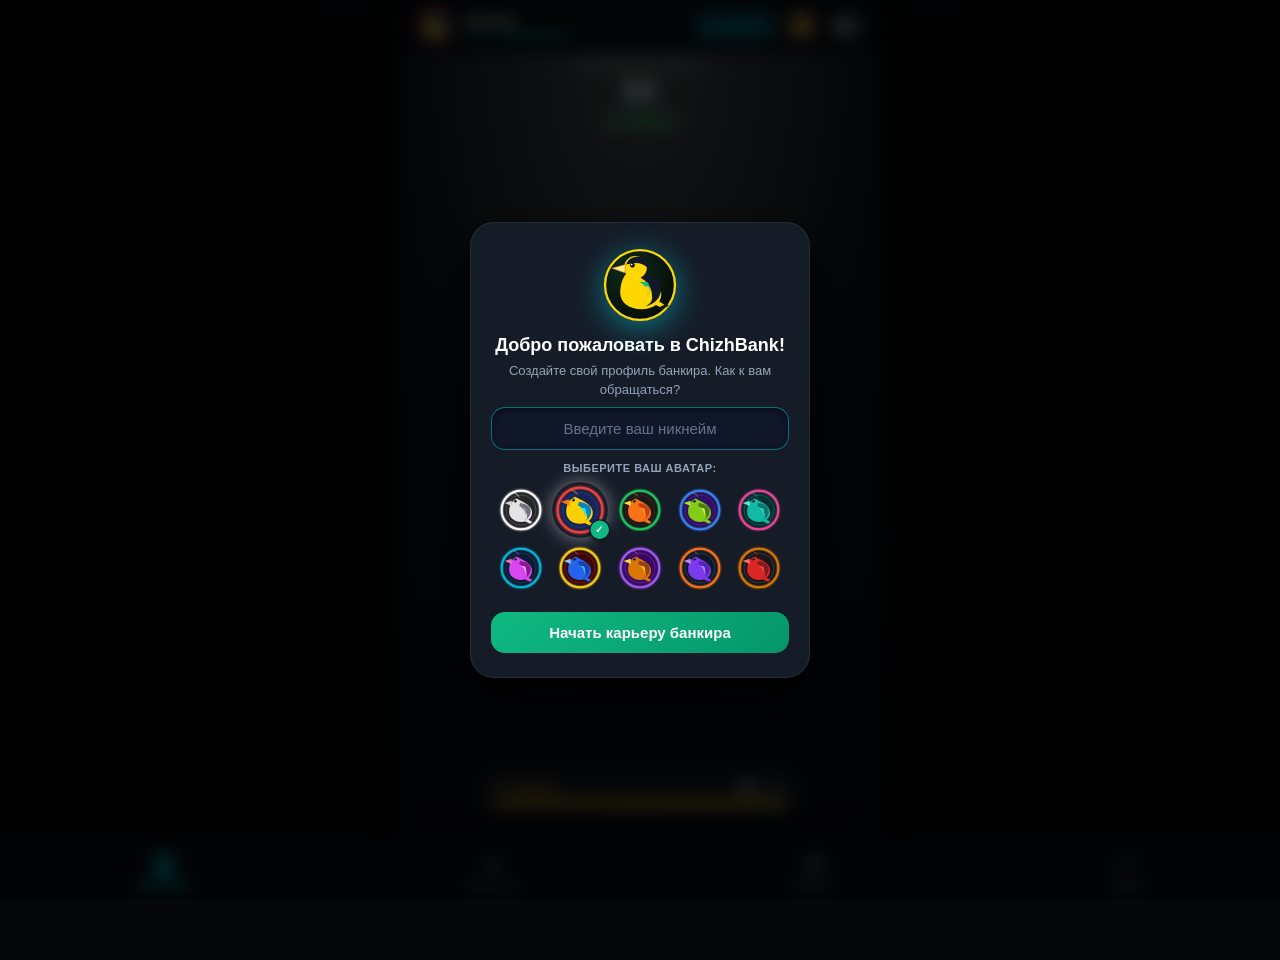
==== index.html @ 936f4e77 "Add files via upload" ====
<!DOCTYPE html>
<html lang="ru">
<head>
  <meta charset="UTF-8">
  <meta name="viewport" content="width=device-width, initial-scale=1.0, maximum-scale=1.0, user-scalable=no, viewport-fit=cover">
  <title>Банкомат: Кэш-Магнат</title>
  
  <!-- Telegram Web App SDK -->
  <script src="https://telegram.org/js/telegram-web-app.js"></script>
  
  <script>
    // Публичный адрес бэкенда Cloudflare Workers + D1 Database
    window.CHIZHBANK_CLOUD_URL = "https://chizhbank-api.alex-khudoley20064.workers.dev";
  </script>
  
  <link rel="stylesheet" href="style.css?v=14">
</head>
<body>
  <!-- Контейнер эффектов поверх экрана (купюры, клики, конфетти) -->
  <canvas id="particleCanvas"></canvas>

  <div id="app">
    <!-- Всплывающий интерактивный PIN-пад для мобильных устройств -->
    <div id="pinPadModal" class="pin-modal-overlay hidden">
      <div class="pin-sheet-pad">
        <div class="pin-sheet-header">
          <div class="pin-sheet-title">
            <span class="pin-shield-ico" id="pinShieldIco"></span>
            <span>СЕКРЕТНЫЙ КОД: <b id="pinTargetCode" class="pin-code-highlight">7-7-7-7</b></span>
          </div>
          <div class="pin-timer-badge">
            <span id="pinTimerDisplay">7.0с</span>
          </div>
        </div>

        <div class="pin-timer-track">
          <div class="pin-timer-progress" id="pinTimerProgress" style="width: 100%;"></div>
        </div>

        <div class="pin-sheet-dots" id="pinSheetDots">
          <span class="pin-sheet-dot"></span>
          <span class="pin-sheet-dot"></span>
          <span class="pin-sheet-dot"></span>
          <span class="pin-sheet-dot"></span>
        </div>

        <div class="pin-sheet-grid">
          <button class="sheet-key" data-key="1">1</button>
          <button class="sheet-key" data-key="2">2</button>
          <button class="sheet-key" data-key="3">3</button>
          <button class="sheet-key" data-key="4">4</button>
          <button class="sheet-key" data-key="5">5</button>
          <button class="sheet-key" data-key="6">6</button>
          <button class="sheet-key" data-key="7">7</button>
          <button class="sheet-key" data-key="8">8</button>
          <button class="sheet-key" data-key="9">9</button>
          <button class="sheet-key cancel" data-key="cancel" id="sheetKeyCancel">
            <span class="key-inner-ico" id="sheetKeyCancelIco"></span>
          </button>
          <button class="sheet-key" data-key="0">0</button>
          <button class="sheet-key ok" data-key="ok" id="sheetKeyOk">
            <span class="key-inner-ico" id="sheetKeyOkIco"></span>
          </button>
        </div>
      </div>
    </div>

    <!-- Шапка профиля -->
    <header class="top-bar">
      <div class="user-profile">
        <div class="avatar" id="userAvatar">
          <!-- Векторная иконка пользователя -->
        </div>
        <div class="user-meta">
          <div class="username" id="userName">Банкир</div>
          <div class="user-tier" id="userTier">Ур. 1 • Американский ATM 90-х</div>
        </div>
      </div>
      <div class="top-actions" style="display: flex; align-items: center; gap: 8px;">
        <button id="openGalleryBtn" class="top-gallery-pill" title="Музей всех банкоматов">
          <span class="pill-ico" id="galleryPillIco"></span>
          <span class="pill-lbl">Музей</span>
        </button>
        <button id="themeToggleBtn" class="icon-btn" title="Сменить День/Ночь"></button>
        <button id="soundToggleBtn" class="icon-btn" title="Включить/выключить звук"></button>
      </div>
    </header>

    <!-- Секция баланса -->
    <section class="balance-section">
      <div class="balance-label">БАЛАНС НА СЧЕТУ</div>
      <div class="balance-amount" id="balanceDisplay">$0</div>
      <div class="income-rate">
        <span class="rate-icon" id="rateIcon"></span>
        <span id="incomeRateDisplay">+$0/сек</span>
      </div>
    </section>

    <!-- ОСНОВНОЙ ЭКРАН (ТАПАЛКА) -->
    <main id="mainScreen" class="tab-content active">
      <!-- Ночной фонарь, мягко освещающий банкомат сверху -->
      <div class="night-lantern-spotlight" id="nightLantern"></div>

      <!-- Термопринтер чеков банкомата -->
      <div id="receiptContainer" class="receipt-printer-wrap hidden"></div>

      <!-- Баннер бонуса/сбоя системы с выезжающей анимацией и бегущей строкой в цвет текущего банкомата -->
      <div id="frenzyBanner" class="frenzy-banner hidden">
        <div class="frenzy-ticker-wrap">
          <div class="frenzy-ticker-track">
            <span class="frenzy-chunk"><span class="frenzy-flash-slot"></span> СБОЙ БАНКОМАТА! ТАП x3 • БЕЗЛИМИТНАЯ ЭНЕРГИЯ! <span class="frenzy-flash-slot"></span></span>
            <span class="frenzy-chunk"><span class="frenzy-flash-slot"></span> СБОЙ БАНКОМАТА! ТАП x3 • БЕЗЛИМИТНАЯ ЭНЕРГИЯ! <span class="frenzy-flash-slot"></span></span>
            <span class="frenzy-chunk"><span class="frenzy-flash-slot"></span> СБОЙ БАНКОМАТА! ТАП x3 • БЕЗЛИМИТНАЯ ЭНЕРГИЯ! <span class="frenzy-flash-slot"></span></span>
          </div>
        </div>
      </div>

      <!-- Контейнер аутентичного банкомата -->
      <div class="atm-container">
        <!-- Индикатор комбо в виде подсвеченного лотка банкомата -->
        <div class="combo-badge" id="comboBadge">
          <span class="combo-icon-slot" id="comboIconSlot"></span>
          <span class="combo-tray-slit"></span>
          <span class="combo-display-text" id="comboDisplayText">x1.0 КОМБО</span>
        </div>

        <!-- Интерактивная модель банкомата (генерируется динамически) -->
        <div class="atm-interactive-wrapper" id="atmWrapper">
          <!-- Содержимое банкомата рендерится через atm-models.js -->
        </div>
      </div>

      <!-- Панель энергии -->
      <div class="energy-panel">
        <div class="energy-info">
          <span class="energy-label">
            <span class="icon-svg-wrapper" id="energyIcon"></span>
            <span>Энергия</span>
          </span>
          <span class="energy-values"><b id="currentEnergy">1000</b> / <span id="maxEnergy">1000</span></span>
        </div>
        <div class="energy-bar-bg">
          <div class="energy-bar-fill" id="energyBarFill" style="width: 100%;"></div>
        </div>
      </div>
    </main>

    <!-- ВКЛАДКА: УЛУЧШЕНИЯ (ПРОКАЧКА ТАПА) -->
    <section id="upgradesScreen" class="tab-content">
      <div class="screen-title">
        <h2>Прокачка Банкомата</h2>
        <p>Увеличьте мощность каждого нажатия и энергоёмкость</p>
      </div>
      <div class="cards-list" id="upgradesList">
        <!-- Генерируется динамически через game.js c векторными иконками -->
      </div>
    </section>

    <!-- ВКЛАДКА: БИЗНЕС (ПАССИВНЫЙ ДОХОД) -->
    <section id="businessScreen" class="tab-content">
      <div class="screen-title">
        <h2>Банковская Сеть</h2>
        <p>Пассивный доход даже когда игра закрыта</p>
      </div>
      <div class="cards-list" id="businessList">
        <!-- Генерируется динамически через game.js с векторными иконками -->
      </div>
    </section>

    <!-- ВКЛАДКА: СТАТИСТИКА -->
    <section id="statsScreen" class="tab-content">
      <div class="screen-title">
        <h2>Профиль и Инфо</h2>
        <p>Ваши личные данные и финансовые достижения</p>
      </div>

      <!-- Карточка смены ника -->
      <div class="stats-card profile-card" style="margin-bottom: 12px;">
        <div class="profile-header-row">
          <div class="profile-avatar-box" id="profileStatsAvatar"></div>
          <div class="profile-meta-info">
            <span class="profile-meta-title">ПРОФИЛЬ БАНКИРА</span>
            <div class="profile-meta-name" id="currentNicknameDisplay">Банкир</div>
          </div>
        </div>
        <div class="nickname-edit-group">
          <input type="text" id="changeNicknameInput" class="nickname-input" placeholder="Новый никнейм" maxlength="15" autocomplete="off" />
          <button id="saveNewNicknameBtn" class="btn-save-nick">Сменить</button>
        </div>
        <div id="nickChangeSuccessMsg" class="nick-success-tag hidden">✓ Никнейм успешно сохранен!</div>
      </div>

      <!-- КНОПКА ПОДЕЛИТЬСЯ УСПЕХОМ В TELEGRAM -->
      <div style="margin-bottom: 12px;">
        <button id="shareResultBtn" class="btn-share-telegram">
          <svg viewBox="0 0 24 24" width="18" height="18" fill="none" stroke="currentColor" stroke-width="2.2" stroke-linecap="round" stroke-linejoin="round">
            <line x1="22" y1="2" x2="11" y2="13"/>
            <polygon points="22 2 15 22 11 13 2 9 22 2" fill="currentColor"/>
          </svg>
          <span>Поделиться успехом (@lekkzhubBot)</span>
        </button>
      </div>

      <!-- ВЫБОР АВАТАРА БАНКИРА (10 НЕОНОВЫХ ЧИЖЕЙ) -->
      <div class="stats-card avatar-selection-card" style="margin-bottom: 12px;">
        <div style="font-size: 13px; font-weight: 900; color: #fff; margin-bottom: 4px;">Аватар Банкира</div>
        <div style="font-size: 10px; color: #94a3b8; margin-bottom: 8px;">Нажмите на чижа, чтобы сменить аватар профиля:</div>
        <div class="avatar-select-grid" id="profileAvatarGrid">
          <!-- 10 коллекционных аватаров -->
        </div>
      </div>

      <!-- КАРЬЕРА И РАНГ БАНКИРА -->
      <div class="career-rank-card" id="careerCard">
        <div class="career-header-row">
          <span class="career-title">Карьерный Ранг</span>
          <span class="career-current-badge" id="currentRankBadge">Студент с картой</span>
        </div>
        <div class="career-bonus-tag" id="currentRankBonus">Бонус ко всем доходам: +0%</div>
        <div class="career-progress-track">
          <div class="career-progress-fill" id="careerProgressFill" style="width: 0%;"></div>
        </div>
        <div style="display: flex; justify-content: space-between; font-size: 9.5px; color: #94a3b8; margin-top: 4px;">
          <span id="careerProgressCurrent">$0</span>
          <span id="careerProgressNext">Следующий: Стажёр ($1,000)</span>
        </div>
      </div>

      <!-- БАННЕР ВЫХОДА НА IPO (ПРЕСТИЖ) -->
      <div class="ipo-banner-card" id="ipoBannerCard">
        <div class="ipo-banner-title">
          <span class="ipo-title-ico-slot" id="ipoTitleIco"></span>
          <span>Выход ChizhBank на Биржу (IPO)</span>
        </div>
        <div class="ipo-banner-sub">Разместите акции вашего банка на Уолл-стрит! Получайте Золотые Акции Чижа и вечный глобальный множитель x2 ко всему доходу!</div>
        <div style="margin-bottom: 10px;">
          <span class="shares-active-badge" id="activeSharesBadge">Золотые Акции: 0 шт (x1.0)</span>
        </div>
        <button id="openIpoModalBtn" class="btn-ipo-trigger">Выйти на IPO ($1 млрд)</button>
      </div>

      <!-- КАСТОМИЗАЦИЯ СКИНОК КУПЮР (СВОРАЧИВАЕМАЯ ВКЛАДКА) -->
      <div class="stats-card accordion-card" id="accordionSkins">
        <div class="accordion-header" role="button" tabindex="0">
          <div class="accordion-header-left">
            <span class="accordion-ico-box" id="skinsHeaderIco"></span>
            <div>
              <div class="accordion-title">Скины банкнот тапа</div>
              <small class="accordion-subtitle" id="activeSkinLabel">Классический зеленый</small>
            </div>
          </div>
          <div class="accordion-chevron" id="chevronSkins"></div>
        </div>
        <div class="accordion-content">
          <div class="bill-skins-grid" id="billSkinsGrid">
            <!-- Генерируется через game.js -->
          </div>
        </div>
      </div>

      <!-- СИСТЕМА АЧИВОК (СВОРАЧИВАЕМАЯ ВКЛАДКА) -->
      <div class="stats-card accordion-card" id="accordionAchievements">
        <div class="accordion-header" role="button" tabindex="0">
          <div class="accordion-header-left">
            <span class="accordion-ico-box" id="achieveHeaderIco">
              <svg viewBox="0 0 24 24" width="100%" height="100%" fill="none" xmlns="http://www.w3.org/2000/svg">
                <defs>
                  <linearGradient id="trophyGoldGradHtml" x1="0%" y1="0%" x2="100%" y2="100%">
                    <stop offset="0%" stop-color="#fde047"/>
                    <stop offset="50%" stop-color="#eab308"/>
                    <stop offset="100%" stop-color="#ca8a04"/>
                  </linearGradient>
                  <linearGradient id="trophyBaseGradHtml" x1="0%" y1="0%" x2="100%" y2="100%">
                    <stop offset="0%" stop-color="#eab308"/>
                    <stop offset="100%" stop-color="#854d0e"/>
                  </linearGradient>
                </defs>
                <path d="M4 6C4 8.5 5.5 10.5 7.5 11" stroke="#facc15" stroke-width="2" stroke-linecap="round"/>
                <path d="M20 6C20 8.5 18.5 10.5 16.5 11" stroke="#facc15" stroke-width="2" stroke-linecap="round"/>
                <path d="M6 4H18V10C18 13.3137 15.3137 16 12 16C8.68629 16 6 13.3137 6 10V4Z" fill="url(#trophyGoldGradHtml)" stroke="#fef08a" stroke-width="1"/>
                <polygon points="12,7 13,9.5 15.5,9.5 13.5,11.2 14.2,13.5 12,12 9.8,13.5 10.5,11.2 8.5,9.5 11,9.5" fill="#ffffff" opacity="0.95"/>
                <path d="M10.5 16H13.5V18.5H10.5V16Z" fill="#b45309"/>
                <path d="M7 19H17C17.5523 19 18 19.4477 18 20V21H6V20C6 19.4477 6.44772 19 7 19Z" fill="url(#trophyBaseGradHtml)" stroke="#fef08a" stroke-width="0.8"/>
              </svg>
            </span>
            <div>
              <div class="accordion-title">Достижения ChizhBank</div>
              <small class="accordion-subtitle" id="achieveUnlockedCount">0 из 7 разблокировано</small>
            </div>
          </div>
          <div class="accordion-chevron" id="chevronAchievements"></div>
        </div>
        <div class="accordion-content">
          <div class="achieve-list" id="achievementsList">
            <!-- Генерируется через game.js -->
          </div>
        </div>
      </div>

      <!-- СТАТИСТИКА (СВОРАЧИВАЕМАЯ ВКЛАДКА) -->
      <div class="stats-card accordion-card" id="accordionStats">
        <div class="accordion-header" role="button" tabindex="0">
          <div class="accordion-header-left">
            <span class="accordion-ico-box" id="statsHeaderIco">
              <svg viewBox="0 0 24 24" width="100%" height="100%" fill="none" xmlns="http://www.w3.org/2000/svg">
                <defs>
                  <linearGradient id="statBarGradHtml1" x1="0%" y1="0%" x2="0%" y2="100%">
                    <stop offset="0%" stop-color="#38bdf8"/>
                    <stop offset="100%" stop-color="#0284c7"/>
                  </linearGradient>
                  <linearGradient id="statBarGradHtml2" x1="0%" y1="0%" x2="0%" y2="100%">
                    <stop offset="0%" stop-color="#34d399"/>
                    <stop offset="100%" stop-color="#059669"/>
                  </linearGradient>
                  <linearGradient id="statBarGradHtml3" x1="0%" y1="0%" x2="0%" y2="100%">
                    <stop offset="0%" stop-color="#a855f7"/>
                    <stop offset="100%" stop-color="#7e22ce"/>
                  </linearGradient>
                </defs>
                <line x1="3" y1="20" x2="21" y2="20" stroke="#64748b" stroke-width="1.8" stroke-linecap="round"/>
                <rect x="4" y="13" width="3.5" height="7" rx="1" fill="url(#statBarGradHtml1)"/>
                <rect x="10.25" y="8" width="3.5" height="12" rx="1" fill="url(#statBarGradHtml2)"/>
                <rect x="16.5" y="4" width="3.5" height="16" rx="1" fill="url(#statBarGradHtml3)"/>
                <path d="M4 11L10.5 6L14 8.5L20 3M20 3H16M20 3V7" stroke="#22c55e" stroke-width="2" stroke-linecap="round" stroke-linejoin="round"/>
              </svg>
            </span>
            <div>
              <div class="accordion-title">Финансовая статистика</div>
              <small class="accordion-subtitle">Показатели банка и прогресс</small>
            </div>
          </div>
          <div class="accordion-chevron" id="chevronStats"></div>
        </div>
        <div class="accordion-content">
          <div class="stat-row">
            <span>Всего заработано кэша:</span>
            <b id="statTotalEarned">$0</b>
          </div>
          <div class="stat-row">
            <span>Всего нажатий по банкомату:</span>
            <b id="statTotalClicks">0</b>
          </div>
          <div class="stat-row">
            <span>Поймано Золотых Карт:</span>
            <b id="statCardsCaught">0</b>
          </div>
          <div class="stat-row">
            <span>Активировано сбоев (Джепотов):</span>
            <b id="statFrenzies">0</b>
          </div>
          <div class="stat-row">
            <span>Текущее поколение банкомата:</span>
            <b id="statAtmTier">Ур. 1</b>
          </div>
        </div>
      </div>

      <!-- АНГАР ПОКОЛЕНИЙ БАНКОМАТОВ (СВОРАЧИВАЕМАЯ ВКЛАДКА) -->
      <div class="stats-card accordion-card atm-hangar-card" id="accordionHangar">
        <div class="accordion-header" role="button" tabindex="0">
          <div class="accordion-header-left">
            <span class="hangar-ico" id="hangarIco"></span>
            <div>
              <div class="accordion-title">Ангар банкоматов</div>
              <small class="accordion-subtitle">Выбор открытых поколений сети</small>
            </div>
          </div>
          <div class="accordion-chevron" id="chevronHangar"></div>
        </div>
        <div class="accordion-content">
          <div class="hangar-tiers-list" id="hangarTiersList">
            <!-- Генерируется через game.js -->
          </div>
        </div>
      </div>

      <!-- КАРТОЧКА ТОП-10 БАНКИРОВ (СВОРАЧИВАЕМАЯ ВКЛАДКА) -->
      <div class="stats-card accordion-card leaderboard-card" id="accordionLeaderboard">
        <div class="accordion-header" role="button" tabindex="0">
          <div class="accordion-header-left">
            <span class="lb-trophy-icon" id="lbTrophyIco"></span>
            <div>
              <div class="accordion-title">Топ 10 Банкиров ChizhBank</div>
              <small class="accordion-subtitle">Мировой рейтинг капитала</small>
            </div>
          </div>
          <div class="accordion-chevron" id="chevronLeaderboard"></div>
        </div>
        <div class="accordion-content">
          <div class="leaderboard-list" id="leaderboardList">
            <!-- Генерируется динамически через game.js -->
          </div>
        </div>
      </div>
        </div>
      </div>

      <div class="reset-section" style="display: flex; gap: 10px; justify-content: center; flex-wrap: wrap;">
        <button id="shareResultBottomBtn" class="btn-share-telegram" style="max-width: 250px;">
          <svg viewBox="0 0 24 24" width="18" height="18" fill="none" stroke="currentColor" stroke-width="2.2" stroke-linecap="round" stroke-linejoin="round">
            <line x1="22" y1="2" x2="11" y2="13"/>
            <polygon points="22 2 15 22 11 13 2 9 22 2" fill="currentColor"/>
          </svg>
          <span>Поделиться успехом</span>
        </button>
        <button id="resetDataBtn" class="btn-danger">Сбросить прогресс</button>
      </div>
    </section>

    <!-- Летающая банковская карта ChizhBank packet (Bronze, Silver, Gold, Diamond) -->
    <div id="flyingBonus" class="flying-bonus hidden">
      <div class="flying-card-wrapper" id="flyingCardWrapper">
        <!-- Генерируется динамически через game.js c точным SVG макетом карты -->
      </div>
    </div>

    <!-- Всплывающее уведомление о пойманной карте -->
    <div id="cardToastContainer" class="hidden"></div>

    <!-- Модальное окно Выхода на IPO (Биржа) -->
    <div id="ipoModal" class="modal-overlay hidden">
      <div class="modal-card ipo-modal-card">
        <div class="modal-icon" id="ipoModalIcon"></div>
        <h3 style="margin-top: 6px;">Выход ChizhBank на IPO!</h3>
        <p>Разместите акции вашей финансовой империи на Нью-Йоркской фондовой бирже.</p>
        <div style="background: rgba(0, 0, 0, 0.4); border-radius: 12px; padding: 12px; margin: 12px 0; border: 1.5px solid rgba(255, 215, 0, 0.3); text-align: left;">
          <div style="font-size: 13px; font-weight: 900; color: #ffd700;" id="ipoSharesGain">Вы получите: +1 Золотую Акцию Чижа</div>
          <div style="font-size: 11px; font-weight: 800; color: #00ff88; margin-top: 4px;" id="ipoNewMultiplier">Новый вечный множитель: x2.0 ко всему доходу</div>
          <div style="font-size: 9.5px; color: #94a3b8; margin-top: 6px; line-height: 1.3;">* Текущий баланс и бизнесы обнуляются для нового забега, но Золотые Акции останутся с вами навсегда!</div>
        </div>
        <div style="display: flex; gap: 8px;">
          <button id="cancelIpoBtn" style="flex: 1; padding: 10px; border-radius: 12px; background: #334155; color: #fff; font-weight: 900; border: none; cursor: pointer;">Отмена</button>
          <button id="confirmIpoBtn" class="btn-claim" style="flex: 1; margin: 0;">Провести IPO</button>
        </div>
      </div>
    </div>

    <!-- Модальное окно первого входа / ввод никнейма и выбор аватара -->
    <div id="nicknameModal" class="modal-overlay hidden">
      <div class="modal-card nickname-modal-card" style="max-height: 90vh; overflow-y: auto;">
        <div class="modal-chizh-hero" id="modalChizhHero"></div>
        <h3 style="margin-top: 6px;">Добро пожаловать в ChizhBank!</h3>
        <p style="margin-bottom: 8px;">Создайте свой профиль банкира. Как к вам обращаться?</p>
        <div class="nickname-form-row">
          <input type="text" id="initialNicknameInput" class="nickname-input" placeholder="Введите ваш никнейм" maxlength="15" autocomplete="off" />
        </div>
        <div style="margin: 12px 0 4px 0; font-size: 11px; font-weight: 800; color: #94a3b8; text-transform: uppercase; letter-spacing: 0.5px;">Выберите ваш аватар:</div>
        <div class="avatar-select-grid" id="initialAvatarGrid">
          <!-- 10 коллекционных неоновых аватаров чижа -->
        </div>
        <button id="saveInitialNicknameBtn" class="btn-claim" style="margin-top: 12px;">Начать карьеру банкира</button>
      </div>
    </div>

    <!-- Модальное окно офлайн дохода -->
    <div id="offlineModal" class="modal-overlay hidden">
      <div class="modal-card">
        <div class="modal-icon" id="modalIcon"></div>
        <h3>С возвращением!</h3>
        <p>Пока вас не было (офлайн-эффективность 20%), ваша сеть принесла:</p>
        <div class="offline-payout" id="offlinePayoutAmount">+$0</div>
        <button id="claimOfflineBtn" class="btn-claim">Забрать кэш</button>
      </div>
    </div>

    <!-- Модальное окно музея банкоматов (без перезагрузки страницы) -->
    <div id="galleryModal" class="modal-overlay hidden">
      <div class="modal-card gallery-modal-card">
        <div class="gallery-modal-header">
          <div class="gallery-modal-title-box">
            <h3><span class="modal-title-ico" id="modalGalleryTitleIco"></span>Музей банкоматов ChizhBank</h3>
            <p>Все 9 поколений банкоматов вашей финансовой империи</p>
          </div>
          <button id="closeGalleryModalBtn" class="modal-close-icon-btn" aria-label="Закрыть">✕</button>
        </div>
        <div class="gallery-modal-scroll" id="modalGalleryGrid">
          <!-- Генерируется скриптом на лету с интерактивными превью банкоматов -->
        </div>
        <div class="gallery-modal-footer">
          <button id="closeGalleryModalBottomBtn" class="btn-claim" style="margin: 0;">Закрыть музей</button>
        </div>
      </div>
    </div>

    <!-- Нижняя навигационная панель -->
    <nav class="bottom-nav">
      <button class="nav-tab active" data-tab="mainScreen">
        <span class="nav-icon" id="tabIconAtm"></span>
        <span class="nav-text">Банкомат</span>
      </button>
      <button class="nav-tab" data-tab="upgradesScreen">
        <span class="nav-icon" id="tabIconUpgrade"></span>
        <span class="nav-text">Прокачка</span>
      </button>
      <button class="nav-tab" data-tab="businessScreen">
        <span class="nav-icon" id="tabIconBusiness"></span>
        <span class="nav-text">Бизнес</span>
      </button>
      <button class="nav-tab" data-tab="statsScreen">
        <span class="nav-icon" id="tabIconStats"></span>
        <span class="nav-text">Инфо</span>
      </button>
    </nav>
  </div>

  <script src="icons.js?v=14"></script>
  <script src="atm-models.js?v=14"></script>
  <script src="game.js?v=14"></script>
</body>
</html>
---- style.css ----
/* ====================================================
   БАНКОМАТ: КЭШ-МАГНАТ — СТИЛИ CHIZHBANK
   Детализированный визуал фасадов, кнопок, экранов и фирменный логотип Чижа
   ==================================================== */

:root {
  --bg-gradient: radial-gradient(circle at 50% 15%, #141b27 0%, #06090f 100%);
  --surface-color: rgba(20, 26, 40, 0.88);
  --surface-border: rgba(255, 255, 255, 0.08);
  --primary-accent: #00f2fe;
  --secondary-accent: #4facfe;
  --gold-accent: #ffd700;
  --gold-gradient: linear-gradient(135deg, #ffe066 0%, #f59e0b 100%);
  --neon-green: #00ff88;
  --danger-color: #ff3366;
  --text-main: #f8fafc;
  --text-muted: #94a3b8;
  --font-family: -apple-system, BlinkMacSystemFont, 'Segoe UI', Roboto, Helvetica, Arial, sans-serif;
  --safe-bottom: env(safe-area-inset-bottom, 16px);
  --safe-top: env(safe-area-inset-top, 10px);
}

* {
  box-sizing: border-box;
  margin: 0;
  padding: 0;
  user-select: none;
  -webkit-user-select: none;
  -webkit-tap-highlight-color: transparent;
  touch-action: manipulation;
}

html, body {
  width: 100%;
  height: 100%;
  overflow: hidden;
  background: #05070a;
  font-family: var(--font-family);
  color: var(--text-main);
}

#particleCanvas {
  position: fixed;
  top: 0;
  left: 0;
  width: 100%;
  height: 100%;
  pointer-events: none;
  z-index: 100;
}

#app {
  display: flex;
  flex-direction: column;
  width: 100%;
  max-width: 480px;
  height: 100%;
  margin: 0 auto;
  background: var(--bg-gradient);
  position: relative;
  overflow: hidden;
  box-shadow: 0 0 60px rgba(0, 0, 0, 0.9);
}

.icon-svg-wrapper {
  display: inline-flex;
  align-items: center;
  justify-content: center;
  width: 22px;
  height: 22px;
  color: currentColor;
}
.icon-svg-wrapper svg {
  width: 100%;
  height: 100%;
}

/* ====================================================
   ШАПКА
   ==================================================== */
.top-bar {
  display: flex;
  align-items: center;
  justify-content: space-between;
  padding: calc(var(--safe-top) + 6px) 16px 6px 16px;
  background: rgba(10, 14, 22, 0.95);
  backdrop-filter: blur(14px);
  border-bottom: 1px solid var(--surface-border);
  z-index: 10;
}

.user-profile {
  display: flex;
  align-items: center;
  gap: 10px;
}

.avatar {
  width: 40px !important;
  height: 40px !important;
  min-width: 40px !important;
  min-height: 40px !important;
  max-width: 40px !important;
  max-height: 40px !important;
  border-radius: 50% !important;
  aspect-ratio: 1 / 1 !important;
  flex-shrink: 0 !important;
  background: transparent !important;
  display: flex !important;
  align-items: center !important;
  justify-content: center !important;
  border: none !important;
  box-shadow: none !important;
  overflow: visible !important;
}
.avatar svg {
  width: 100% !important;
  height: 100% !important;
  aspect-ratio: 1 / 1 !important;
  display: block !important;
}

.user-meta .username {
  font-size: 14px;
  font-weight: 700;
  color: #fff;
}

.user-meta .user-tier {
  font-size: 11px;
  color: var(--primary-accent);
  font-weight: 600;
}

.icon-btn {
  background: rgba(255, 255, 255, 0.08);
  border: 1px solid var(--surface-border);
  color: #fff;
  width: 36px;
  height: 36px;
  border-radius: 10px;
  display: flex;
  align-items: center;
  justify-content: center;
  cursor: pointer;
  transition: transform 0.1s;
}
.icon-btn:active { transform: scale(0.92); }

/* ====================================================
   БАЛАНС
   ==================================================== */
.balance-section {
  text-align: center;
  padding: 8px 16px 2px 16px;
  flex-shrink: 0;
}

.balance-label {
  font-size: 10px;
  font-weight: 700;
  letter-spacing: 2px;
  color: var(--text-muted);
  text-transform: uppercase;
}

.balance-amount {
  font-size: 32px;
  font-weight: 900;
  letter-spacing: -0.5px;
  background: linear-gradient(180deg, #ffffff 30%, #a5f3fc 100%);
  -webkit-background-clip: text;
  -webkit-text-fill-color: transparent;
  margin: 1px 0;
  text-shadow: 0 4px 20px rgba(0, 242, 254, 0.25);
}

.income-rate {
  display: inline-flex;
  align-items: center;
  gap: 5px;
  padding: 3px 12px;
  background: rgba(0, 255, 136, 0.12);
  border: 1px solid rgba(0, 255, 136, 0.25);
  border-radius: 20px;
  color: var(--neon-green);
  font-size: 12px;
  font-weight: 700;
}
.rate-icon {
  display: flex;
  align-items: center;
  width: 14px;
  height: 14px;
}

/* ====================================================
   КОНТЕНТ И ТАБЫ
   ==================================================== */
.tab-content {
  display: none;
  flex: 1;
  overflow-y: auto;
  padding: 8px 16px 80px 16px;
  -webkit-overflow-scrolling: touch;
}
.tab-content.active {
  display: flex;
  flex-direction: column;
}

#mainScreen {
  justify-content: space-between;
  align-items: center;
  padding-bottom: 84px;
  overflow: hidden;
}

.frenzy-banner {
  position: absolute;
  top: 6px;
  left: 10px;
  right: 10px;
  background: var(--frenzy-bg, linear-gradient(90deg, #047857 0%, #10b981 50%, #065f46 100%));
  color: #fff;
  border: 2px solid var(--frenzy-accent, #00ff88);
  border-radius: 12px;
  box-shadow: 0 8px 30px var(--frenzy-glow, rgba(0, 255, 136, 0.7)), inset 0 1px 0 rgba(255, 255, 255, 0.4);
  padding: 8px 12px;
  z-index: 100;
  overflow: hidden;
  animation: frenzySlideIn 0.35s cubic-bezier(0.175, 0.885, 0.32, 1.275) forwards;
}

.frenzy-banner.hidden {
  display: none !important;
}

@keyframes frenzySlideIn {
  from {
    transform: translateY(-80px) scale(0.9);
    opacity: 0;
  }
  to {
    transform: translateY(0) scale(1);
    opacity: 1;
  }
}

.frenzy-ticker-wrap {
  width: 100%;
  overflow: hidden;
  white-space: nowrap;
}

.frenzy-ticker-track {
  display: inline-flex;
  gap: 24px;
  animation: frenzyScroll 4.2s linear infinite;
}

@keyframes frenzyScroll {
  0% { transform: translateX(0); }
  100% { transform: translateX(-50%); }
}

.frenzy-chunk {
  font-size: 13px;
  font-weight: 900;
  letter-spacing: 0.8px;
  text-transform: uppercase;
  text-shadow: 0 2px 4px rgba(0, 0, 0, 0.6);
  display: inline-flex;
  align-items: center;
  gap: 8px;
}

/* ====================================================
   КОНТЕЙНЕР БАНКОМАТА
   ==================================================== */
.atm-container {
  flex: 1;
  display: flex;
  flex-direction: column;
  justify-content: center;
  align-items: center;
  position: relative;
  width: 100%;
}

/* ПЛАШКА КОМБО В ВИДЕ ЛОТКА БАНКОМАТА */
.combo-badge {
  position: absolute;
  top: -8px;
  right: 10px;
  background: linear-gradient(180deg, #1e293b 0%, #0f172a 100%);
  border: 2px solid #475569;
  border-radius: 10px;
  padding: 4px 10px;
  box-shadow: 0 6px 18px rgba(0, 0, 0, 0.7), inset 0 2px 4px rgba(0, 0, 0, 0.8);
  display: flex;
  align-items: center;
  gap: 8px;
  transform: scale(0.85);
  transition: transform 0.25s cubic-bezier(0.34, 1.56, 0.64, 1), opacity 0.25s;
  opacity: 0;
  pointer-events: none;
  z-index: 15;
}

.combo-badge.active {
  opacity: 1;
  transform: scale(1);
  border-color: #ffd700;
  box-shadow: 0 8px 24px rgba(0, 0, 0, 0.8), 0 0 16px rgba(255, 215, 0, 0.45);
}

.combo-tray-slit {
  width: 5px;
  height: 16px;
  background: #000;
  border-radius: 2px;
  border: 1px solid #ffd700;
  box-shadow: 0 0 6px #ffd700;
  animation: comboSlitPulse 0.8s ease-in-out infinite alternate;
}

@keyframes comboSlitPulse {
  0% { opacity: 0.5; box-shadow: 0 0 3px #ffd700; }
  100% { opacity: 1; box-shadow: 0 0 10px #ffd700; }
}

.combo-display-text {
  font-size: 12px;
  font-weight: 900;
  letter-spacing: 0.6px;
  color: #ffd700;
  text-shadow: 0 0 8px rgba(255, 215, 0, 0.6);
  white-space: nowrap;
}

.combo-icon-slot {
  width: 20px;
  height: 20px;
  display: flex;
  align-items: center;
  justify-content: center;
  flex-shrink: 0;
}
.combo-icon-slot svg {
  width: 100%;
  height: 100%;
  display: block;
}
.combo-badge.active .combo-icon-slot svg {
  animation: comboIconPulse 0.45s ease-in-out infinite alternate;
  filter: drop-shadow(0 0 6px rgba(255, 215, 0, 0.85));
}
@keyframes comboIconPulse {
  0% { transform: scale(0.92) rotate(-3deg); }
  100% { transform: scale(1.15) rotate(4deg); }
}

.atm-interactive-wrapper {
  width: 300px;
  height: 415px;
  position: relative;
  cursor: pointer;
  transition: transform 0.08s cubic-bezier(0.175, 0.885, 0.32, 1.275);
}
.atm-interactive-wrapper:active,
.atm-interactive-wrapper.tapped {
  transform: scale(0.96) translateY(3px);
}

/* Общий базовый класс для всех моделей банкоматов */
.atm-face-chassis {
  width: 100%;
  height: 100%;
  display: flex;
  flex-direction: column;
  position: relative;
}

/* ==========================================================================
   ТИР 1: ОЛДСКУЛЬНЫЙ УЛИЧНЫЙ БАНКОМАТ 90-Х (Фото 1)
   ========================================================================== */
.chassis-tier-1 {
  background: linear-gradient(180deg, #dcd5c7 0%, #c4b9a4 40%, #9c8f78 100%);
  border-radius: 14px;
  border: 4px solid #716450;
  box-shadow: 0 16px 36px rgba(0, 0, 0, 0.8), inset 0 2px 4px rgba(255, 255, 255, 0.5);
  padding: 8px;
}

/* Синий световой короб в металлической рамке с Чижом */
.retro-sign-lightbox {
  background: #172554;
  border: 2px solid #e2e8f0;
  border-radius: 6px;
  padding: 6px 10px;
  display: flex;
  align-items: center;
  gap: 10px;
  margin-bottom: 6px;
  box-shadow: 0 2px 8px rgba(0, 0, 0, 0.4);
}
.sign-chizh-logo {
  width: 42px;
  height: 42px;
  flex-shrink: 0;
}
.sign-text-container {
  display: flex;
  flex-direction: column;
}
.sign-main-title {
  font-size: 14px;
  font-weight: 900;
  color: #fff;
  letter-spacing: 1px;
}
.sign-sub-title {
  font-size: 7px;
  color: #93c5fd;
  font-weight: bold;
}

/* Углубленный фасад консоли */
.retro-console-bay {
  background: #241f17;
  border-radius: 8px;
  padding: 6px;
  border: 2px solid #14110d;
  box-shadow: inset 0 4px 12px rgba(0, 0, 0, 0.9);
  margin-bottom: 6px;
}
.retro-control-cluster {
  display: flex;
  gap: 6px;
  margin-bottom: 6px;
}

/* Вертикальный модуль PIN-pad */
.retro-keypad-side-module {
  width: 48px;
  background: #15120e;
  border-radius: 4px;
  padding: 4px;
  border: 1px solid #3d3326;
}
.pin-shield-header {
  font-size: 7px;
  font-weight: 800;
  color: #94a3b8;
  text-align: center;
  margin-bottom: 2px;
}
.retro-tactile-keys {
  display: grid;
  grid-template-columns: repeat(3, 1fr);
  gap: 2px;
}
.t-key {
  height: 11px;
  background: linear-gradient(180deg, #f1f5f9, #94a3b8);
  color: #0f172a;
  font-size: 6px;
  font-weight: 900;
  display: flex;
  align-items: center;
  justify-content: center;
  border-radius: 2px;
  border: 1px solid #475569;
  box-shadow: 0 1px 1px #000;
  pointer-events: none;
}
.t-key.cancel { background: #ef4444; color: #fff; border-color: #991b1b; }
.t-key.ok { background: #22c55e; color: #fff; border-color: #166534; }

/* ЭЛТ-система с кнопками FDK */
.retro-crt-system {
  flex: 1;
  display: flex;
  align-items: center;
  gap: 4px;
}
.crt-fdk-stack {
  display: flex;
  flex-direction: column;
  gap: 6px;
}
.fdk-physical-btn {
  width: 10px;
  height: 10px;
  background: linear-gradient(180deg, #94a3b8, #334155);
  border-radius: 2px;
  border: 1px solid #1e293b;
  box-shadow: 0 2px 2px #000, inset 0 1px 1px #fff;
}

.crt-display-housing {
  flex: 1;
  background: #051408;
  border: 2px solid #15803d;
  border-radius: 8px;
  height: 94px;
  padding: 6px;
  position: relative;
  overflow: hidden;
  box-shadow: inset 0 0 16px rgba(34, 197, 94, 0.45);
}
.crt-phosphor-glow {
  position: absolute;
  top: -20%; left: -20%; width: 140%; height: 140%;
  background: radial-gradient(circle, rgba(34, 197, 94, 0.2) 0%, transparent 70%);
  pointer-events: none;
}
.crt-scanline-mesh {
  position: absolute;
  top: 0; left: 0; width: 100%; height: 100%;
  background: repeating-linear-gradient(rgba(0,0,0,0) 0px, rgba(0,0,0,0) 2px, rgba(0,0,0,0.5) 3px);
  pointer-events: none;
}
.crt-ui-layer {
  height: 100%;
  display: flex;
  flex-direction: column;
  justify-content: space-between;
  font-family: monospace;
}
.crt-ui-top { font-size: 8px; color: #4ade80; font-weight: bold; display: flex; justify-content: space-between; }
.crt-ui-headline { font-size: 12px; font-weight: 900; color: #22c55e; text-shadow: 0 0 8px #22c55e; text-align: center; }
.crt-ui-bottom { display: flex; justify-content: space-between; font-size: 8px; color: #86efac; font-weight: bold; }

.retro-slots-shelf {
  display: flex;
  gap: 6px;
}
.card-receipt-column {
  width: 58px;
  display: flex;
  flex-direction: column;
  gap: 3px;
}
.card-entry-bezel, .receipt-cutout-bezel {
  background: #0f0d09;
  border: 1px solid #3d3326;
  border-radius: 3px;
  padding: 2px;
  text-align: center;
}
.bezel-label { font-size: 6px; color: #94a3b8; font-weight: 800; display: block; }
.bezel-led-green { display: inline-block; width: 6px; height: 3px; background: #22c55e; border-radius: 1px; }

.retro-cash-tray-unit {
  flex: 1;
  background: #0f0d09;
  border: 1px solid #3d3326;
  border-radius: 4px;
  padding: 3px;
  text-align: center;
}
.cash-shutter-metal {
  height: 16px;
  background: linear-gradient(180deg, #475569, #1e293b);
  border-radius: 2px;
  border: 1px solid #000;
  margin-bottom: 2px;
}
.cash-tray-title { font-size: 7px; color: #94a3b8; font-weight: 800; }

.retro-safe-chassis {
  flex: 1;
  background: linear-gradient(180deg, #383023, #1f1b14);
  border-radius: 4px;
  border: 2px solid #14110d;
  padding: 6px;
  margin-bottom: 4px;
}
.safe-door-frame {
  height: 100%;
  border: 1px dashed #524432;
  border-radius: 3px;
  display: flex;
  align-items: center;
  justify-content: space-between;
  padding: 0 8px;
}
.safe-crest-badge {
  display: flex;
  align-items: center;
  gap: 6px;
}
.badge-bird-icon {
  width: 38px;
  height: 38px;
}
.badge-text { font-size: 9px; font-weight: 900; color: #cbd5e1; }
.safe-key-cylinder {
  width: 10px; height: 10px; background: #64748b; border-radius: 50%; border: 1px solid #000;
}

.retro-diamond-pedestal {
  height: 24px;
  background: #334155;
  border-radius: 2px;
  border: 1px solid #0f172a;
  overflow: hidden;
}
.diamond-plate-pattern {
  width: 100%; height: 100%;
  background: repeating-linear-gradient(45deg, #1e293b 0, #1e293b 4px, #475569 4px, #475569 8px);
}

/* ==========================================================================
   ТИР 2: GENMEGA РИТЕЙЛ (Фото 2)
   ========================================================================== */
.chassis-tier-2 {
  background: linear-gradient(180deg, #1c2331 0%, #111620 40%, #090c12 100%);
  border-radius: 20px;
  border: 3px solid #334155;
  box-shadow: 0 16px 36px rgba(0, 0, 0, 0.8), 0 0 20px rgba(0, 242, 254, 0.15);
  padding: 8px;
}

.genmega-acrylic-topper {
  background: linear-gradient(180deg, #ffffff 0%, #e2e8f0 100%);
  border-radius: 9px;
  padding: 4px 8px;
  text-align: center;
  margin-bottom: 6px;
  box-shadow: 0 0 16px rgba(56, 189, 248, 0.4), inset 0 1px 0 #ffffff;
  border: 2px solid #38bdf8;
}
.topper-glow-panel {
  display: flex;
  align-items: center;
  justify-content: center;
  gap: 8px;
}
.topper-bird-crest {
  width: 32px;
  height: 32px;
  flex-shrink: 0;
}
.topper-bank-title {
  font-size: 15px;
  font-weight: 900;
  color: #0f172a;
  letter-spacing: 1.2px;
  text-shadow: 0 1px 2px rgba(0, 0, 0, 0.12);
}

.genmega-cockpit {
  background: #0a0d13;
  border-radius: 12px;
  padding: 6px;
  border: 1.5px solid #1e293b;
  margin-bottom: 6px;
  box-shadow: inset 0 2px 8px rgba(0, 0, 0, 0.7);
}
.genmega-screen-deck {
  display: flex;
  align-items: center;
  gap: 4px;
  margin-bottom: 5px;
}
.genmega-fdk-column {
  display: flex;
  flex-direction: column;
  gap: 6px;
}
.g-fdk-btn {
  width: 8px;
  height: 8px;
  background: linear-gradient(180deg, #475569 0%, #1e293b 100%);
  border: 1px solid #64748b;
  border-radius: 2px;
  box-shadow: 0 1px 2px rgba(0, 0, 0, 0.6);
}

.genmega-color-screen {
  flex: 1;
  background: #021a24;
  border: 1.5px solid #00f2fe;
  border-radius: 8px;
  height: 96px;
  padding: 5px;
  display: flex;
  flex-direction: column;
  justify-content: space-between;
  box-shadow: inset 0 0 16px rgba(0, 242, 254, 0.25), 0 0 6px rgba(0, 242, 254, 0.2);
  overflow: hidden;
}
.screen-brand-strip {
  display: flex;
  align-items: center;
  justify-content: space-between;
  font-size: 8px;
  color: #38bdf8;
  font-weight: bold;
}
.mini-chizh-white { width: 12px; height: 12px; }
.screen-live-tag { font-size: 7px; color: #10b981; font-weight: 900; }
.screen-money-center {
  text-align: center;
  display: flex;
  flex-direction: column;
  align-items: center;
  justify-content: center;
  margin: 2px 0;
}
.genmega-card-art {
  width: 50px;
  height: 28px;
  background: linear-gradient(135deg, #0284c7 0%, #0369a1 100%);
  border-radius: 4px;
  border: 1px solid #38bdf8;
  margin: 0 auto 3px auto;
  box-shadow: 0 2px 8px rgba(0, 242, 254, 0.35);
  display: flex;
  flex-direction: column;
  justify-content: space-between;
  padding: 3px 4px;
}
.genmega-card-art .chip-gold {
  width: 7px;
  height: 5px;
  background: #f59e0b;
  border-radius: 1px;
}
.genmega-card-art .card-dots {
  font-size: 5.5px;
  font-weight: 900;
  color: #ffffff;
  letter-spacing: 0.5px;
}
.cash-screen-prompt {
  font-size: 11px;
  font-weight: 900;
  color: #ffffff;
  text-shadow: 0 0 8px #00f2fe;
}
.screen-footer-meta {
  display: flex;
  justify-content: space-between;
  font-size: 8px;
  color: #00ff88;
  font-weight: bold;
}

.genmega-card-prompt-bar {
  display: flex;
  justify-content: space-between;
  align-items: center;
  background: #06090e;
  border: 1px solid #1e293b;
  border-radius: 4px;
  padding: 2px 6px;
  margin-bottom: 5px;
}
.genmega-brand-tag { font-size: 7.5px; font-weight: 800; color: #64748b; letter-spacing: 0.5px; }
.card-beacon-green {
  display: flex;
  align-items: center;
  gap: 4px;
  font-size: 7.5px;
  font-weight: 900;
  color: #10b981;
}
.card-slit-light {
  width: 12px;
  height: 3px;
  background: #10b981;
  box-shadow: 0 0 6px #10b981;
  border-radius: 1px;
}

.genmega-pin-deck {
  background: #040609;
  padding: 4px;
  border-radius: 6px;
  border: 1px solid #1e293b;
}
.pin-tactile-metal-grid {
  display: grid;
  grid-template-columns: repeat(3, 1fr);
  gap: 3px;
}
.pm-key {
  height: 13px;
  background: linear-gradient(180deg, #334155 0%, #1e293b 100%);
  color: #cbd5e1;
  font-size: 8px;
  font-weight: 800;
  display: flex;
  align-items: center;
  justify-content: center;
  border-radius: 2px;
  border: 1px solid #475569;
  box-shadow: 0 1px 2px rgba(0, 0, 0, 0.7);
}
.pm-key.cancel { background: linear-gradient(180deg, #b91c1c 0%, #7f1d1d 100%); color: #fecaca; border-color: #ef4444; }
.pm-key.ok { background: linear-gradient(180deg, #059669 0%, #047857 100%); color: #a7f3d0; border-color: #10b981; }

.genmega-lower-vault-door {
  flex: 1;
  background: #090c12;
  border-radius: 10px;
  border: 1.5px solid #1e293b;
  padding: 6px;
  display: flex;
  flex-direction: column;
  justify-content: space-between;
  box-shadow: inset 0 2px 8px rgba(0, 0, 0, 0.7);
}
.genmega-vault-brand-row {
  display: flex;
  align-items: center;
  justify-content: space-between;
  gap: 6px;
}
.genmega-vault-crest {
  width: 32px;
  height: 32px;
  flex-shrink: 0;
}
.gps-chizh-sticker {
  flex: 1;
  background: #ffffff;
  border: 1.5px dashed #dc2626;
  border-radius: 4px;
  padding: 2px 4px;
  text-align: center;
  box-shadow: 0 1px 3px rgba(0, 0, 0, 0.4);
}
.sticker-sub { font-size: 5.5px; font-weight: 900; color: #000; display: block; letter-spacing: 0.3px; }
.sticker-main { font-size: 8.5px; font-weight: 900; color: #dc2626; letter-spacing: 0.8px; }

.genmega-cash-dispenser-pocket {
  background: #020406;
  border: 1.5px solid #334155;
  border-radius: 6px;
  height: 30px;
  display: flex;
  align-items: center;
  justify-content: center;
  padding: 4px;
}
.dispenser-lip-rim {
  width: 88%;
  height: 18px;
  background: #0f172a;
  border-radius: 3px;
  border-top: 2px solid #00f2fe;
  display: flex;
  align-items: center;
  justify-content: center;
  box-shadow: inset 0 2px 4px rgba(0, 0, 0, 0.8);
}
.dispenser-dark-pocket {
  width: 100%;
  height: 100%;
  display: flex;
  align-items: center;
  justify-content: center;
}
.green-guide-slit {
  width: 65%;
  height: 3px;
  background: #10b981;
  box-shadow: 0 0 8px #10b981;
  border-radius: 2px;
}

/* ==========================================================================
   ТИР 3: ИЗУМРУДНО-ЗЕЛЕНЫЙ МЕТАЛЛИК (Фото 3)
   ========================================================================== */
.chassis-tier-3 {
  background: linear-gradient(180deg, #008745 0%, #005a2d 50%, #00361a 100%);
  border-radius: 16px;
  border: 3px solid #00a859;
  box-shadow: 0 16px 36px rgba(0, 0, 0, 0.8), 0 0 25px rgba(0, 168, 89, 0.3);
  padding: 8px;
}

.emerald-top-header {
  display: flex;
  align-items: center;
  justify-content: space-between;
  background: #001f0f;
  padding: 4px 8px;
  border-radius: 8px;
  border: 1.5px solid #00a859;
  margin-bottom: 6px;
  position: relative;
}
.emerald-cam-cluster {
  display: flex;
  align-items: center;
  gap: 3px;
  background: #000;
  padding: 2px 4px;
  border-radius: 3px;
  border: 1px solid #334155;
}
.emerald-cam-lens {
  width: 6px;
  height: 6px;
  border-radius: 50%;
  background: #0284c7;
  box-shadow: 0 0 3px #38bdf8;
}
.emerald-cam-mirror {
  width: 10px;
  height: 3px;
  background: #475569;
  border-radius: 1px;
}
.emerald-brand-plate {
  display: flex;
  align-items: center;
  gap: 6px;
}
.emerald-chizh-crest { width: 34px; height: 34px; }
.emerald-bank-title { font-size: 15px; font-weight: 900; color: #fff; letter-spacing: 1px; }

.emerald-twin-beacons {
  display: flex;
  flex-direction: column;
  gap: 2px;
}
.beacon-light {
  width: 8px;
  height: 8px;
  border-radius: 50%;
  background: radial-gradient(circle, #ff2247 25%, #991b1b 85%);
  border: 1px solid #fecaca;
  box-shadow: 0 0 6px #ff2247, inset 0 0 3px #fff;
  animation: beaconPulse 1.8s infinite alternate;
}
@keyframes beaconPulse {
  0% { box-shadow: 0 0 3px #ff2247; opacity: 0.8; }
  100% { box-shadow: 0 0 10px #ff2247, 0 0 16px rgba(255, 34, 71, 0.7); opacity: 1; }
}

.emerald-visor-hood {
  background: #002713;
  border-radius: 10px;
  padding: 6px;
  border: 1px solid #00a859;
  margin-bottom: 6px;
  box-shadow: inset 0 6px 14px rgba(0,0,0,0.7);
}

.emerald-screen-system {
  display: flex;
  align-items: center;
  gap: 4px;
  margin-bottom: 6px;
}
.emerald-round-btns {
  display: flex;
  flex-direction: column;
  gap: 6px;
}
.e-circle-btn {
  width: 7px;
  height: 7px;
  border-radius: 50%;
  background: #fff;
  box-shadow: 0 0 4px #fff;
}

.emerald-lcd-screen {
  flex: 1;
  background: #002210;
  border: 1px solid #00ff88;
  border-radius: 8px;
  height: 98px;
  padding: 6px;
  display: flex;
  flex-direction: column;
  justify-content: space-between;
}
.lcd-header-bar { display: flex; align-items: center; justify-content: space-between; font-size: 8px; color: #86efac; font-weight: bold; }
.lcd-mini-chizh { width: 12px; height: 12px; }
.lcd-menu-buttons { display: flex; gap: 4px; }
.lcd-btn-chip { font-size: 7px; background: rgba(0, 255, 136, 0.2); color: #fff; padding: 2px 4px; border-radius: 3px; font-weight: bold; }
.lcd-main-prompt { font-size: 12px; font-weight: 900; color: #fff; text-align: center; }
.lcd-footer-meta { display: flex; justify-content: space-between; font-size: 8px; color: #00ff88; font-weight: bold; }

.emerald-controls-deck {
  display: flex;
  align-items: center;
  justify-content: space-between;
  gap: 4px;
}
.emerald-reader-module {
  width: 32px;
  text-align: center;
}
.slot-green-bezel {
  height: 12px;
  background: #001208;
  border: 1px solid #00ff88;
  border-radius: 3px;
  display: flex;
  align-items: center;
  justify-content: center;
}
.card-entry-slit { width: 18px; height: 2px; background: #000; }
.reader-label { font-size: 6px; color: #86efac; font-weight: bold; }

.emerald-nfc-sensor-ring {
  width: 24px;
  height: 24px;
  border-radius: 50%;
  background: #003e1e;
  border: 2px solid #00ff88;
  display: flex;
  flex-direction: column;
  align-items: center;
  justify-content: center;
  box-shadow: 0 0 8px #00ff88;
}
.nfc-label { font-size: 6px; color: #fff; font-weight: 900; }

.emerald-hooded-pinpad {
  display: flex;
  align-items: center;
  background: #001409;
  padding: 2px 4px;
  border-radius: 4px;
}
.pin-ear-wing {
  width: 5px;
  height: 20px;
  background: #00a859;
  border-radius: 2px;
  box-shadow: 0 0 4px #00a859;
}
.emerald-pin-grid {
  display: grid;
  grid-template-columns: repeat(3, 1fr);
  gap: 2px;
  padding: 0 3px;
}
.ep-key {
  width: 11px;
  height: 9px;
  background: #cbd5e1;
  font-size: 6px;
  font-weight: bold;
  display: flex;
  align-items: center;
  justify-content: center;
  border-radius: 1px;
  color: #000;
}
.ep-key.cancel { background: #ef4444; color: #fff; }
.ep-key.ok { background: #22c55e; color: #fff; }

.emerald-safe-front {
  flex: 1;
  background: #002411;
  border-radius: 8px;
  border: 1px solid #008745;
  padding: 6px;
  display: flex;
  flex-direction: column;
  justify-content: space-between;
}
.emerald-motor-dispenser {
  background: #001208;
  border: 2px solid #00a859;
  border-radius: 6px;
  padding: 4px;
  text-align: center;
}
.dispenser-glass-window {
  height: 14px;
  background: #000;
  border-radius: 3px;
  border: 1px solid #00ff88;
  box-shadow: 0 0 8px rgba(0, 255, 136, 0.4);
  margin-bottom: 2px;
}
.dispenser-tag { font-size: 7px; font-weight: 800; color: #86efac; }
.emerald-vault-door,
.emerald-safe-door-brand {
  display: flex;
  flex-direction: column;
  align-items: center;
  justify-content: center;
  position: relative;
  padding: 4px 0;
}
.vault-lock-hole {
  position: absolute;
  left: 6px;
  top: 10px;
  width: 8px;
  height: 8px;
  border-radius: 50%;
  background: #0f172a;
  border: 1.5px solid #64748b;
  box-shadow: inset 0 0 3px #000;
}
.emerald-huge-chizh-symbol,
.large-chizh-crest {
  width: 54px;
  height: 54px;
  filter: drop-shadow(0 2px 8px rgba(0, 0, 0, 0.6));
}
.emerald-huge-chizh-symbol svg,
.large-chizh-crest svg,
.emerald-chizh-crest svg,
.sapphire-crest-hero svg,
.kiosk-chizh-huge-crest svg,
.genmega-vault-crest svg,
.topper-bird-crest svg,
.totem-chizh-bird svg,
.heart-chizh-icon svg,
.badge-bird-icon svg,
.mini-chizh-white svg,
.lcd-mini-chizh svg,
.touch-mini-logo svg,
.brand-bird-micro svg,
.micro-chizh svg,
.neuro-chizh-icon svg {
  width: 100%;
  height: 100%;
  display: block;
}
.emerald-vault-logo-text,
.large-brand-name {
  font-size: 16px;
  font-weight: 900;
  color: #fff;
  letter-spacing: 1.5px;
  margin-top: 3px;
  text-shadow: 0 2px 6px rgba(0,0,0,0.8);
}

.chip-svg-box {
  width: 22px;
  height: 22px;
  display: flex;
  align-items: center;
  justify-content: center;
  margin-bottom: 2px;
}
.chip-svg-box svg {
  width: 19px;
  height: 19px;
}

/* ==========================================================================
   ТИР 4 (ФОТО 1): САПФИРОВЫЙ КИОСК CHIZHBANK
   ========================================================================== */
.chassis-tier-4-sapphire {
  background: linear-gradient(180deg, #1e293b 0%, #0f172a 40%, #02458a 100%);
  border-radius: 20px;
  border: 3px solid #0284c7;
  box-shadow: 0 16px 36px rgba(0, 0, 0, 0.8), 0 0 25px rgba(2, 132, 199, 0.3);
  padding: 8px;
}

.sapphire-top-tablet {
  background: #0b0f17;
  border-radius: 14px;
  border: 2px solid #334155;
  padding: 6px;
  margin-bottom: 6px;
  box-shadow: 0 4px 12px rgba(0,0,0,0.5);
}

.sapphire-camera-island {
  display: flex;
  align-items: center;
  justify-content: center;
  gap: 6px;
  margin-bottom: 4px;
}
.sapphire-cam-lens {
  width: 6px;
  height: 6px;
  background: #0284c7;
  border-radius: 50%;
  border: 1px solid #000;
}
.sapphire-brand-text {
  font-size: 8px;
  font-weight: 800;
  color: #94a3b8;
  letter-spacing: 0.5px;
}

.sapphire-screen-display {
  background: #ffffff;
  border-radius: 8px;
  padding: 6px;
  height: 96px;
  display: flex;
  flex-direction: column;
  justify-content: space-between;
  border: 1px solid #cbd5e1;
}

.sapphire-screen-header {
  font-size: 8px;
  font-weight: 900;
  color: #0369a1;
  text-align: center;
  border-bottom: 1px solid #e2e8f0;
  padding-bottom: 2px;
}

.sapphire-service-icons-grid {
  display: flex;
  justify-content: space-around;
  gap: 2px;
  margin: 4px 0;
}
.service-chip {
  display: flex;
  flex-direction: column;
  align-items: center;
  background: #f0f9ff;
  border: 1px solid #bae6fd;
  border-radius: 6px;
  padding: 2px 4px;
  font-size: 6px;
  font-weight: 800;
  color: #0284c7;
}
.chip-ico { font-size: 10px; }

.sapphire-screen-footer {
  display: flex;
  justify-content: space-between;
  font-size: 7px;
  color: #0284c7;
  font-weight: 800;
}
.sapphire-foot-card {
  background: #0284c7;
  color: #fff;
  padding: 1px 4px;
  border-radius: 4px;
}

.sapphire-middle-console {
  display: flex;
  align-items: center;
  justify-content: space-between;
  gap: 6px;
  background: #1e293b;
  border-radius: 10px;
  padding: 5px;
  border: 1px solid #334155;
  margin-bottom: 6px;
}

.sapphire-cards-sticker {
  display: grid;
  grid-template-columns: 1fr 1fr;
  gap: 2px;
  background: #0f172a;
  padding: 3px;
  border-radius: 4px;
  border: 1px solid #475569;
}
.card-logo-cell {
  font-size: 6px;
  font-weight: 900;
  color: #fff;
  background: #0284c7;
  padding: 1px 3px;
  border-radius: 2px;
  text-align: center;
}
.card-logo-cell.mir { background: #16a34a; }

.sapphire-metal-pinpad {
  background: #0f172a;
  border-radius: 6px;
  padding: 3px;
  border: 1px solid #475569;
}
.pin-matrix-round {
  display: grid;
  grid-template-columns: repeat(3, 1fr);
  gap: 2px;
}
.rk {
  width: 13px;
  height: 10px;
  background: #94a3b8;
  border-radius: 50%;
  font-size: 6px;
  font-weight: 900;
  color: #0f172a;
  display: flex;
  align-items: center;
  justify-content: center;
}
.rk.clr { background: #ef4444; color: #fff; }
.rk.ok { background: #22c55e; color: #fff; }

.sapphire-nfc-deck {
  background: #0f172a;
  border-radius: 6px;
  padding: 4px;
  text-align: center;
  border: 1px solid #475569;
}
.nfc-contactless-waves { font-size: 10px; }
.nfc-tag-mini { font-size: 5px; font-weight: 900; color: #38bdf8; display: block; }

.sapphire-intake-bay {
  display: flex;
  align-items: center;
  justify-content: space-between;
  gap: 8px;
  background: #cbd5e1;
  border-radius: 10px;
  padding: 6px 10px;
  margin-bottom: 6px;
  border: 1px solid #94a3b8;
}

.sapphire-cash-slot {
  flex: 1;
  background: #0f172a;
  border-radius: 4px;
  padding: 3px;
  text-align: center;
}
.slot-intake-bar {
  height: 6px;
  background: #000;
  border-radius: 2px;
  border-top: 1.5px solid #0284c7;
  margin-bottom: 2px;
}
.slot-label { font-size: 6px; font-weight: 800; color: #94a3b8; }

.sapphire-glowing-green-lens {
  width: 32px;
  height: 32px;
  border-radius: 50%;
  background: radial-gradient(circle, #22c55e 20%, #15803d 70%, #052e16 100%);
  border: 2px solid #86efac;
  box-shadow: 0 0 14px #22c55e, inset 0 0 8px #ffffff;
  display: flex;
  align-items: center;
  justify-content: center;
  animation: greenPulseLens 2.5s ease-in-out infinite alternate;
}
@keyframes greenPulseLens {
  0% { box-shadow: 0 0 10px #22c55e, inset 0 0 6px #ffffff; }
  100% { box-shadow: 0 0 20px #22c55e, 0 0 30px rgba(34, 197, 94, 0.6), inset 0 0 10px #ffffff; }
}
.lens-glow-core {
  width: 14px;
  height: 14px;
  border-radius: 50%;
  background: rgba(255, 255, 255, 0.4);
}

.sapphire-bottom-cabinet {
  flex: 1;
  background: linear-gradient(180deg, #0266c8 0%, #00458a 100%);
  border-radius: 12px;
  border: 2px solid #38bdf8;
  display: flex;
  flex-direction: column;
  align-items: center;
  justify-content: center;
  padding: 8px;
  box-shadow: inset 0 4px 10px rgba(0, 0, 0, 0.3);
}
.sapphire-crest-hero {
  width: 58px;
  height: 58px;
}
.sapphire-cabinet-title {
  font-size: 11px;
  font-weight: 900;
  color: #fff;
  letter-spacing: 1px;
  margin-top: 4px;
}

/* ==========================================================================
   ТИР 5: СОЛНЕЧНЫЙ ТОТЕМ
   ========================================================================== */
.chassis-tier-5-totem {
  background: #fed100;
  border-radius: 18px;
  border: 3px solid #e5b700;
  box-shadow: 0 16px 36px rgba(0, 0, 0, 0.8), 0 0 25px rgba(254, 209, 0, 0.3);
  padding: 8px;
}

.totem-pillar-header {
  background: #ffffff;
  border-radius: 12px;
  padding: 6px;
  text-align: center;
  position: relative;
  box-shadow: 0 0 16px rgba(255, 255, 255, 0.4);
  margin-bottom: 6px;
  border: 1px solid #fed100;
}
.totem-neon-edge {
  position: absolute;
  top: 6px;
  width: 4px;
  height: 38px;
  background: #fed100;
  border-radius: 2px;
  box-shadow: 0 0 6px #fed100;
}
.totem-neon-edge.left { left: 6px; }
.totem-neon-edge.right { right: 6px; }

.totem-crest-container {
  display: flex;
  flex-direction: column;
  align-items: center;
}
.totem-chizh-bird { width: 48px; height: 48px; }
.totem-chizh-title { font-size: 16px; font-weight: 900; color: #111; }
.totem-chizh-sub { font-size: 7px; font-weight: bold; color: #6b7280; }

.totem-yellow-kiosk {
  flex: 1;
  display: flex;
  flex-direction: column;
}
.kiosk-touch-fascia {
  background: #ffffff;
  border-radius: 12px;
  padding: 6px;
  box-shadow: 0 4px 10px rgba(0, 0, 0, 0.15);
  margin-bottom: 6px;
}
.fascia-brand-chip { text-align: center; margin-bottom: 3px; }
.brand-chip-pill { font-size: 8px; font-weight: 900; color: #111; background: #fed100; padding: 2px 6px; border-radius: 4px; }

.kiosk-touch-display {
  background: #111827;
  border-radius: 8px;
  height: 94px;
  padding: 6px;
  display: flex;
  flex-direction: column;
  justify-content: space-between;
  margin-bottom: 6px;
}
.touch-screen-top { display: flex; justify-content: space-between; font-size: 8px; color: #fed100; font-weight: bold; }
.touch-mini-logo { display: flex; align-items: center; gap: 4px; }
.touch-mini-logo svg { width: 12px; height: 12px; }
.touch-screen-hero { text-align: center; }
.touch-card-icon {
  width: 28px;
  height: 20px;
  margin: 0 auto 3px auto;
  display: flex;
  align-items: center;
  justify-content: center;
}
.touch-card-icon svg { width: 26px; height: 18px; }
.touch-prompt-title { font-size: 11px; font-weight: 900; color: #fff; line-height: 1.2; }
.touch-screen-foot { display: flex; justify-content: space-between; font-size: 8px; color: #fed100; font-weight: bold; }

.kiosk-deck-hardware {
  display: flex;
  gap: 8px;
  align-items: center;
  margin-top: 4px;
}
.kiosk-nfc-sensor {
  width: 50px;
  min-width: 50px;
  background: #f8fafc;
  border-radius: 6px;
  padding: 3px 2px;
  text-align: center;
  border: 1px solid #cbd5e1;
  display: flex;
  flex-direction: column;
  align-items: center;
  justify-content: center;
}
.nfc-pulse-ring svg { width: 14px; height: 14px; stroke: #0284c7; }
.nfc-txt { font-size: 6.5px; font-weight: 900; color: #1e293b; display: block; white-space: nowrap; }

.kiosk-cash-dispenser-tray {
  flex: 1;
  background: #0f172a;
  border-radius: 6px;
  padding: 3px 6px;
  text-align: center;
  border: 1px solid #334155;
}
.tray-deep-pocket {
  height: 10px;
  background: #000;
  border-radius: 3px;
  border-top: 2px solid #fed100;
  margin-bottom: 2px;
}
.tray-label { font-size: 7px; font-weight: 800; color: #94a3b8; white-space: nowrap; }

.kiosk-lower-safe-door {
  flex: 1;
  display: flex;
  flex-direction: column;
  align-items: center;
  justify-content: center;
}
.kiosk-chizh-huge-crest { width: 68px; height: 68px; }
.kiosk-brand-footer { font-size: 12px; font-weight: 900; color: #111; letter-spacing: 1px; margin-top: 4px; }

/* ==========================================================================
   ТИР 6 (ФОТО 2): МАДЖЕНТА РИТЕЙЛ КИОСК
   ========================================================================== */
.chassis-tier-6-magenta {
  background: linear-gradient(180deg, #f43f5e 0%, #e11d48 50%, #9f1239 100%);
  border-radius: 22px;
  border: 3px solid #fb7185;
  box-shadow: 0 16px 40px rgba(0, 0, 0, 0.8), 0 0 30px rgba(244, 63, 94, 0.35);
  padding: 8px;
}

.magenta-portrait-cockpit {
  display: flex;
  align-items: center;
  gap: 4px;
  margin-bottom: 6px;
}
.magenta-ear-handle {
  width: 8px;
  height: 60px;
  background: #22c55e;
  border-radius: 4px;
  display: flex;
  align-items: center;
  justify-content: center;
  box-shadow: 0 0 10px #22c55e;
}
.ear-led-green {
  width: 3px;
  height: 40px;
  background: #86efac;
  border-radius: 2px;
}

.magenta-portrait-display {
  flex: 1;
  background: linear-gradient(180deg, #0284c7 0%, #0369a1 60%, #0c4a6e 100%);
  border-radius: 12px;
  border: 2px solid #38bdf8;
  height: 130px;
  padding: 6px 8px;
  display: flex;
  flex-direction: column;
  justify-content: space-between;
  box-shadow: inset 0 0 15px rgba(0,0,0,0.4);
}

.display-chizh-top {
  display: flex;
  justify-content: space-between;
  align-items: center;
  border-bottom: 1px solid rgba(255, 255, 255, 0.2);
  padding-bottom: 3px;
}
.chizh-retail-brand {
  display: flex;
  align-items: center;
  gap: 4px;
  font-size: 8px;
  font-weight: 900;
  color: #fff;
}
.brand-bird-micro { width: 14px; height: 14px; }
.magenta-live-dot { font-size: 7px; color: #86efac; font-weight: 800; }

.display-card-promo {
  text-align: center;
}
.promo-title { font-size: 9px; font-weight: 900; color: #fff; margin-bottom: 3px; }
.promo-card-graphic {
  background: linear-gradient(135deg, #38bdf8, #0284c7);
  border: 1px solid #fff;
  border-radius: 6px;
  padding: 4px;
  width: 90px;
  margin: 0 auto 3px auto;
  box-shadow: 0 4px 10px rgba(0,0,0,0.3);
}
.promo-card-chip { width: 10px; height: 7px; background: #fbbf24; border-radius: 2px; }
.promo-card-badge { font-size: 7px; font-weight: 900; color: #fff; text-align: right; }

.promo-qr-row {
  display: flex;
  align-items: center;
  justify-content: center;
  gap: 6px;
}
.promo-qr-box {
  width: 14px; height: 14px; background: #fff; color: #000; font-size: 7px; font-weight: 900;
  display: flex; align-items: center; justify-content: center; border-radius: 2px;
}
.promo-qr-desc { font-size: 7px; color: #bae6fd; font-weight: bold; }

.display-bottom-tap {
  display: flex;
  justify-content: space-between;
  font-size: 8px;
  font-weight: 900;
  color: #ffd700;
}

.magenta-tray-console {
  display: flex;
  align-items: center;
  gap: 6px;
  background: #881337;
  border-radius: 10px;
  padding: 5px;
  margin-bottom: 6px;
  border: 1px solid #be123c;
}
.tray-pin-mini {
  flex: 1;
  background: #4c0519;
  border-radius: 6px;
  padding: 3px;
}
.mini-keys-grid {
  display: grid;
  grid-template-columns: repeat(5, 1fr);
  gap: 2px;
}
.mini-keys-grid span {
  background: #fda4af;
  color: #881337;
  font-size: 6px;
  font-weight: 900;
  text-align: center;
  border-radius: 2px;
  padding: 2px 0;
}
.mini-keys-grid .k-ok { background: #22c55e; color: #fff; }

.tray-cash-out {
  width: 55px;
  background: #111827;
  border-radius: 6px;
  padding: 3px;
  text-align: center;
  border: 1px solid #fb7185;
}
.cash-out-slit {
  height: 6px;
  background: #000;
  border-top: 1.5px solid #22c55e;
  border-radius: 2px;
  margin-bottom: 2px;
}
.tray-label-mini { font-size: 6px; font-weight: 800; color: #cbd5e1; }

.magenta-safe-cabinet {
  flex: 1;
  background: linear-gradient(180deg, #be123c 0%, #881337 100%);
  border-radius: 14px;
  border: 2px solid #fda4af;
  display: flex;
  flex-direction: column;
  align-items: center;
  justify-content: center;
  padding: 8px;
  box-shadow: inset 0 4px 10px rgba(0, 0, 0, 0.4);
}

.magenta-neon-heart-badge {
  width: 44px;
  height: 44px;
  border-radius: 50%;
  background: #ffffff;
  display: flex;
  align-items: center;
  justify-content: center;
  box-shadow: 0 0 16px #ffffff, 0 0 24px rgba(255, 255, 255, 0.6);
  margin-bottom: 6px;
  animation: heartNeonPulse 2s ease-in-out infinite alternate;
}
@keyframes heartNeonPulse {
  0% { transform: scale(0.96); box-shadow: 0 0 12px #ffffff; }
  100% { transform: scale(1.04); box-shadow: 0 0 22px #ffffff, 0 0 35px rgba(255, 255, 255, 0.8); }
}
.heart-chizh-icon { width: 32px; height: 32px; }

.magenta-brand-plate {
  background: #0284c7;
  border: 2px solid #ffffff;
  border-radius: 12px;
  padding: 4px 14px;
  box-shadow: 0 4px 12px rgba(0, 0, 0, 0.4);
}
.plate-inner { text-align: center; }
.plate-title { font-size: 13px; font-weight: 900; color: #fff; letter-spacing: 0.5px; display: block; }
.plate-sub { font-size: 6px; font-weight: 800; color: #bae6fd; letter-spacing: 0.5px; }

/* ==========================================================================
   ТИР 7 (ФОТО 3): АЛЫЙ КИОСК СО СВЕТОДИОДНОЙ БЕГУЩЕЙ СТРОКОЙ
   ========================================================================== */
.chassis-tier-7-crimson {
  background: linear-gradient(180deg, #dc2626 0%, #b91c1c 50%, #7f1d1d 100%);
  border-radius: 22px;
  border: 3px solid #f87171;
  box-shadow: 0 16px 40px rgba(0, 0, 0, 0.8), 0 0 30px rgba(220, 38, 38, 0.4);
  padding: 8px;
}

.crimson-marquee-assembly {
  display: flex;
  flex-direction: column;
  align-items: center;
  margin-bottom: 6px;
}
.marquee-cylinder-housing {
  width: 100%;
  background: #180305;
  border: 2px solid #f87171;
  border-radius: 8px;
  padding: 3px;
  box-shadow: 0 0 16px rgba(239, 68, 68, 0.7), inset 0 0 10px rgba(239, 68, 68, 0.5);
  overflow: hidden;
  position: relative;
}
.marquee-cylinder-glass {
  width: 100%;
  overflow: hidden;
  white-space: nowrap;
}
.marquee-track-motion {
  display: inline-block;
  white-space: nowrap;
  animation: marqueeRoll 12s linear infinite;
}
@keyframes marqueeRoll {
  0% { transform: translateX(0%); }
  100% { transform: translateX(-50%); }
}
.marquee-chunk {
  font-family: 'Courier New', monospace;
  font-size: 9px;
  font-weight: 900;
  color: #ff4d4d;
  text-shadow: 0 0 6px #ff0000, 0 0 12px #ff4d4d;
  letter-spacing: 1px;
}
.marquee-support-stem {
  width: 10px;
  height: 8px;
  background: #334155;
  border: 1px solid #1e293b;
  border-radius: 2px;
}

.crimson-portrait-screen-bay {
  background: #111827;
  border-radius: 12px;
  border: 2px solid #ef4444;
  height: 120px;
  padding: 6px 8px;
  display: flex;
  flex-direction: column;
  justify-content: space-between;
  margin-bottom: 6px;
  box-shadow: inset 0 0 14px rgba(239, 68, 68, 0.25);
}

.screen-crimson-head {
  display: flex;
  justify-content: space-between;
  align-items: center;
}
.crimson-tag-white { font-size: 8px; font-weight: 900; color: #fff; }
.crimson-status-tag { font-size: 7px; color: #86efac; font-weight: bold; }

.screen-crimson-body {
  text-align: center;
}
.crimson-hero-heading { font-size: 10px; font-weight: 900; color: #fff; margin-bottom: 4px; }
.crimson-card-monolith {
  background: linear-gradient(135deg, #ef4444, #991b1b);
  border: 1.5px solid #fff;
  border-radius: 8px;
  padding: 6px;
  width: 90px;
  margin: 0 auto;
  box-shadow: 0 4px 12px rgba(0, 0, 0, 0.5);
  display: flex;
  flex-direction: column;
  align-items: center;
  gap: 2px;
}
.monolith-chizh-symbol { width: 22px; height: 22px; }
.monolith-text { font-size: 7px; font-weight: 900; color: #fff; letter-spacing: 0.5px; }

.screen-crimson-foot {
  display: flex;
  justify-content: space-between;
  font-size: 8px;
  font-weight: 900;
  color: #ffd700;
}
.crimson-smart-badge { color: #fca5a5; font-size: 7px; }

.crimson-metal-shelf {
  display: flex;
  align-items: center;
  gap: 6px;
  background: #cbd5e1;
  border-radius: 10px;
  padding: 5px;
  border: 1px solid #94a3b8;
  margin-bottom: 6px;
}
.crimson-cash-pocket {
  flex: 1;
  background: #0f172a;
  border-radius: 6px;
  padding: 3px;
  text-align: center;
}
.pocket-lip {
  height: 6px;
  background: #000;
  border-top: 1.5px solid #ef4444;
  border-radius: 2px;
  margin-bottom: 2px;
}
.pocket-txt { font-size: 6px; font-weight: 800; color: #cbd5e1; }

.crimson-pin-pad {
  background: #334155;
  border-radius: 6px;
  padding: 3px;
}
.cpp-grid {
  display: grid;
  grid-template-columns: repeat(4, 1fr);
  gap: 2px;
}
.cpp-grid span {
  background: #94a3b8;
  color: #0f172a;
  font-size: 6px;
  font-weight: 900;
  text-align: center;
  border-radius: 2px;
  padding: 2px 3px;
}
.cpp-grid .ok { background: #22c55e; color: #fff; }

.crimson-safe-pedestal {
  flex: 1;
  background: linear-gradient(180deg, #ef4444 0%, #b91c1c 100%);
  border-radius: 14px;
  border: 2px solid #ffffff;
  display: flex;
  flex-direction: column;
  align-items: center;
  justify-content: center;
  padding: 8px;
  box-shadow: inset 0 4px 10px rgba(0, 0, 0, 0.4);
}
.crimson-brand-bar {
  font-size: 14px;
  font-weight: 900;
  color: #ffffff;
  letter-spacing: 1px;
  border-bottom: 2px solid #ffffff;
  padding-bottom: 2px;
  margin-bottom: 4px;
}
.crimson-huge-crest {
  width: 68px;
  height: 68px;
}

/* ==========================================================================
   ТИР 8 (ФОТО 4): ПЕРЕРИСОВАННЫЙ ДВУХЭКРАННЫЙ КОКПИТ-КОНЦЕПТ
   ========================================================================== */
.chassis-tier-8-dual-cockpit {
  background: linear-gradient(180deg, #1e242c 0%, #13171d 50%, #0a0d11 100%);
  border-radius: 26px;
  border: 3px solid #334155;
  box-shadow: 0 16px 45px rgba(0, 0, 0, 0.9), 0 0 35px rgba(0, 255, 136, 0.25);
  padding: 8px;
  position: relative;
}

.cockpit-ambient-rays {
  position: absolute;
  top: -10px; left: 10%; width: 80%; height: 20px;
  background: radial-gradient(ellipse at 50% 100%, rgba(0, 255, 136, 0.4) 0%, transparent 75%);
  filter: blur(6px);
  pointer-events: none;
}

.dual-top-floating-tablet {
  background: #0d1117;
  border-radius: 18px;
  border: 2px solid #00ff88;
  padding: 6px;
  box-shadow: 0 10px 25px rgba(0, 0, 0, 0.7), 0 0 16px rgba(0, 255, 136, 0.35);
  margin-bottom: 6px;
  position: relative;
}

.tablet-biometric-notch {
  position: absolute;
  top: 4px;
  left: 50%;
  transform: translateX(-50%);
  display: flex;
  align-items: center;
  gap: 5px;
  background: #000;
  padding: 2px 8px;
  border-radius: 8px;
}
.bio-lens { width: 5px; height: 5px; background: #38bdf8; border-radius: 50%; }
.bio-sensor-dot { width: 4px; height: 4px; background: #64748b; border-radius: 50%; }
.bio-light-green { width: 4px; height: 4px; background: #00ff88; border-radius: 50%; box-shadow: 0 0 4px #00ff88; }

.dual-top-screen-ui {
  background: linear-gradient(180deg, #0f1b14 0%, #080f0b 100%);
  border-radius: 12px;
  height: 104px;
  padding: 6px 8px;
  display: flex;
  flex-direction: column;
  justify-content: space-between;
}
.top-ui-header { display: flex; justify-content: space-between; align-items: center; font-size: 8px; color: #86efac; font-weight: bold; }
.ui-chizh-brand { display: flex; align-items: center; gap: 4px; }
.micro-chizh { width: 14px; height: 14px; }
.ui-weather { font-size: 7px; color: #94a3b8; }

.top-ui-body { text-align: center; }
.ui-hero-headline { font-size: 11px; font-weight: 900; color: #fff; text-shadow: 0 0 8px rgba(0, 255, 136, 0.5); }
.ui-hero-desc { font-size: 7px; color: #86efac; font-weight: bold; margin-bottom: 3px; }

.ui-button-cards-row {
  display: flex;
  justify-content: center;
  gap: 4px;
}
.ui-chip-btn {
  font-size: 7px;
  font-weight: 900;
  color: #cbd5e1;
  background: rgba(255, 255, 255, 0.08);
  border: 1px solid rgba(255, 255, 255, 0.15);
  padding: 2px 8px;
  border-radius: 6px;
}
.ui-chip-btn.active {
  background: rgba(0, 255, 136, 0.2);
  border-color: #00ff88;
  color: #00ff88;
}

.top-ui-footer { display: flex; justify-content: space-between; font-size: 8px; color: #00ff88; font-weight: 900; }
.ui-biometric-ready { font-size: 7px; color: #38bdf8; }

.dual-cockpit-frame {
  flex: 1;
  background: #141920;
  border-radius: 16px;
  border: 1px solid #1e293b;
  padding: 6px;
  display: flex;
  flex-direction: column;
}

.dual-lower-tray-screen {
  background: linear-gradient(180deg, #061f14 0%, #030e09 100%);
  border-radius: 10px;
  border: 1.5px solid #00ff88;
  padding: 6px;
  box-shadow: inset 0 0 12px rgba(0, 255, 136, 0.35);
  margin-bottom: 6px;
  text-align: center;
}
.tray-screen-prompt {
  font-size: 8px;
  font-weight: 900;
  color: #00ff88;
  letter-spacing: 0.3px;
  display: block;
  margin-bottom: 3px;
}
.tray-glowing-card-vis {
  background: linear-gradient(135deg, #00ff88 0%, #0284c7 100%);
  border: 1px solid #ffffff;
  border-radius: 6px;
  padding: 3px 8px;
  width: 120px;
  margin: 0 auto;
  display: flex;
  align-items: center;
  justify-content: space-between;
  box-shadow: 0 0 10px rgba(0, 255, 136, 0.5);
}
.glowing-card-chip { width: 8px; height: 6px; background: #ffd700; border-radius: 2px; }
.glowing-card-title { font-size: 7px; font-weight: 900; color: #000; }

.dual-console-hardware {
  background: #0a0d12;
  border-radius: 6px;
  padding: 4px;
  text-align: center;
  border: 1px solid #334155;
  margin-bottom: 6px;
}
.laser-slit-motor {
  height: 6px;
  background: #000;
  border-top: 1.5px solid #00ff88;
  box-shadow: 0 0 8px #00ff88;
  border-radius: 2px;
  margin-bottom: 2px;
}
.laser-slit-label { font-size: 6px; font-weight: 800; color: #94a3b8; }

.dual-cockpit-badge-row {
  flex: 1;
  display: flex;
  align-items: center;
  justify-content: center;
}
.dual-neon-ring-emblem {
  position: relative;
  width: 70px;
  height: 70px;
}

.dual-floor-underglow {
  height: 6px;
  background: radial-gradient(ellipse at 50% 50%, #00ff88 0%, transparent 70%);
  margin-top: 2px;
  border-radius: 50%;
  box-shadow: 0 0 14px #00ff88;
}

/* ==========================================================================
   ТИР 9: КВАНТОВЫЙ КИБЕР-БАНКОМАТ 2077 (Финал)
   ========================================================================== */
.chassis-tier-9 {
  background: linear-gradient(180deg, #180326 0%, #07010e 100%);
  border-radius: 24px;
  border: 3px solid #f72585;
  box-shadow: 0 16px 45px rgba(0, 0, 0, 0.8), 0 0 45px rgba(247, 37, 133, 0.5);
  padding: 8px;
  animation: cyberFloat 4s ease-in-out infinite alternate;
}
@keyframes cyberFloat {
  0% { transform: translateY(0); }
  100% { transform: translateY(-5px); }
}

.cyber-holo-pedestal {
  height: 44px;
  display: flex;
  align-items: center;
  justify-content: center;
  position: relative;
}
.holo-rotating-cube {
  width: 32px;
  height: 32px;
  position: relative;
  transform-style: preserve-3d;
  animation: rotateCube 5s linear infinite;
}
@keyframes rotateCube {
  0% { transform: rotateY(0deg) rotateX(15deg); }
  100% { transform: rotateY(360deg) rotateX(15deg); }
}
.holo-face {
  position: absolute;
  width: 32px;
  height: 32px;
  border: 1px solid #00f2fe;
  background: rgba(0, 242, 254, 0.25);
  color: #fff;
  font-size: 9px;
  font-weight: 900;
  display: flex;
  align-items: center;
  justify-content: center;
  box-shadow: 0 0 10px rgba(0, 242, 254, 0.8);
}
.holo-face svg { width: 22px; height: 22px; }
.holo-face.f-front { transform: translateZ(16px); }
.holo-face.f-back  { transform: rotateY(180deg) translateZ(16px); }
.holo-face.f-left  { transform: rotateY(-90deg) translateZ(16px); }
.holo-face.f-right { transform: rotateY(90deg) translateZ(16px); }

.cyber-screen-container {
  background: #11021e;
  border-radius: 12px;
  border: 2px solid #7209b7;
  padding: 8px;
  height: 96px;
  display: flex;
  flex-direction: column;
  justify-content: space-between;
  margin-bottom: 6px;
  box-shadow: inset 0 0 20px rgba(247, 37, 133, 0.3);
}
.cyber-screen-top-meta { font-size: 8px; color: #4cc9f0; font-family: monospace; }
.cyber-screen-hero { font-size: 12px; font-weight: 900; color: #fff; text-shadow: 0 0 10px #f72585; text-align: center; }
.cyber-screen-stats { display: flex; justify-content: space-between; font-size: 8px; color: #f72585; font-weight: 800; }

.cyber-deck-hardware {
  display: flex;
  align-items: center;
  justify-content: space-between;
  background: #0d0117;
  border-radius: 10px;
  padding: 6px 12px;
  margin-bottom: 6px;
}
.plasma-tube { width: 8px; height: 30px; border-radius: 4px; }
.tube-pink { background: #f72585; box-shadow: 0 0 12px #f72585; }
.tube-cyan { background: #00f2fe; box-shadow: 0 0 12px #00f2fe; }
.cyber-neuro-orb { display: flex; flex-direction: column; align-items: center; }
.neuro-chizh-icon { width: 24px; height: 24px; }
.neuro-tag { font-size: 7px; font-weight: 800; color: #4cc9f0; margin-top: 2px; }

.cyber-quantum-portal {
  flex: 1;
  background: #05000a;
  border: 2px solid #f72585;
  border-radius: 12px;
  padding: 4px;
  display: flex;
  align-items: center;
  justify-content: center;
}
.portal-text { font-size: 8px; font-weight: 900; color: #00f2fe; letter-spacing: 1px; }

/* ====================================================
   РАЗНОЦВЕТНЫЕ КАРТОЧКИ БИЗНЕСА (КАЖДЫЙ БИЗНЕС СВОИМ ЦВЕТОМ!)
   ==================================================== */
.biz-icon-coffee_stand {
  background: rgba(245, 158, 11, 0.18) !important;
  border-color: rgba(245, 158, 11, 0.4) !important;
  color: #f59e0b !important;
  box-shadow: 0 0 12px rgba(245, 158, 11, 0.25);
}
.biz-icon-second_atm {
  background: rgba(0, 242, 254, 0.18) !important;
  border-color: rgba(0, 242, 254, 0.4) !important;
  color: #00f2fe !important;
  box-shadow: 0 0 12px rgba(0, 242, 254, 0.25);
}
.biz-icon-cash_transit {
  background: rgba(16, 185, 129, 0.18) !important;
  border-color: rgba(16, 185, 129, 0.4) !important;
  color: #10b981 !important;
  box-shadow: 0 0 12px rgba(16, 185, 129, 0.25);
}
.biz-icon-mobile_banking {
  background: rgba(139, 92, 246, 0.18) !important;
  border-color: rgba(139, 92, 246, 0.4) !important;
  color: #8b5cf6 !important;
  box-shadow: 0 0 12px rgba(139, 92, 246, 0.25);
}
.biz-icon-bank_branch {
  background: rgba(59, 130, 246, 0.18) !important;
  border-color: rgba(59, 130, 246, 0.4) !important;
  color: #3b82f6 !important;
  box-shadow: 0 0 12px rgba(59, 130, 246, 0.25);
}
.biz-icon-crypto_staking {
  background: rgba(249, 115, 22, 0.18) !important;
  border-color: rgba(249, 115, 22, 0.4) !important;
  color: #f97316 !important;
  box-shadow: 0 0 12px rgba(249, 115, 22, 0.25);
}
.biz-icon-central_vault {
  background: rgba(255, 215, 0, 0.18) !important;
  border-color: rgba(255, 215, 0, 0.4) !important;
  color: #ffd700 !important;
  box-shadow: 0 0 12px rgba(255, 215, 0, 0.25);
}
.biz-icon-orbital_reserve {
  background: rgba(236, 72, 153, 0.18) !important;
  border-color: rgba(236, 72, 153, 0.4) !important;
  color: #ec4899 !important;
  box-shadow: 0 0 12px rgba(236, 72, 153, 0.25);
}

/* ====================================================
   ЭНЕРГИЯ И КАРТОЧКИ
   ==================================================== */
.energy-panel {
  width: 100%;
  max-width: 320px;
  margin-top: 6px;
  background: var(--surface-color);
  padding: 8px 12px;
  border-radius: 16px;
  border: 1px solid var(--surface-border);
  backdrop-filter: blur(8px);
}
.energy-info {
  display: flex;
  justify-content: space-between;
  align-items: center;
  margin-bottom: 5px;
  font-size: 12px;
}
.energy-label { display: flex; align-items: center; gap: 4px; font-weight: 700; color: #fbbf24; }
.energy-label .icon-svg-wrapper { width: 14px; height: 14px; }
.energy-values { color: var(--text-muted); }
.energy-values b { color: #fff; font-size: 13px; }

.energy-bar-bg {
  width: 100%;
  height: 8px;
  background: rgba(0, 0, 0, 0.4);
  border-radius: 8px;
  overflow: hidden;
  border: 1px solid rgba(255, 255, 255, 0.05);
}
.energy-bar-fill {
  height: 100%;
  background: linear-gradient(90deg, #f59e0b, #fbbf24);
  border-radius: 8px;
  transition: width 0.15s ease-out;
  box-shadow: 0 0 10px rgba(245, 158, 11, 0.6);
}

.screen-title { margin-bottom: 12px; }
.screen-title h2 { font-size: 19px; font-weight: 800; color: #fff; }
.screen-title p { font-size: 12px; color: var(--text-muted); margin-top: 2px; }

.cards-list {
  display: flex;
  flex-direction: column;
  gap: 10px;
}

.upgrade-card {
  display: flex;
  align-items: center;
  justify-content: space-between;
  background: var(--surface-color);
  border: 1px solid var(--surface-border);
  border-radius: 16px;
  padding: 12px 14px;
  backdrop-filter: blur(8px);
  transition: transform 0.1s;
}
.upgrade-card:active { transform: scale(0.98); }

.card-left {
  display: flex;
  align-items: center;
  gap: 12px;
  flex: 1;
}

.card-icon {
  width: 44px;
  height: 44px;
  border-radius: 14px;
  background: rgba(255, 255, 255, 0.05);
  border: 1px solid rgba(255, 255, 255, 0.1);
  display: flex;
  align-items: center;
  justify-content: center;
  color: var(--primary-accent);
  flex-shrink: 0;
}
.card-icon .icon-svg-wrapper { width: 24px; height: 24px; }

.card-info { flex: 1; }
.card-info .card-name { font-size: 14px; font-weight: 700; color: #fff; }
.card-info .card-desc { font-size: 11px; color: var(--text-muted); margin-top: 2px; }
.card-info .card-level { font-size: 10px; color: var(--primary-accent); font-weight: 600; margin-top: 3px; }

.card-buy-btn {
  background: linear-gradient(135deg, #0284c7, #0284c7 30%, #00f2fe 100%);
  color: #fff;
  border: none;
  border-radius: 12px;
  padding: 8px 12px;
  font-size: 13px;
  font-weight: 800;
  cursor: pointer;
  display: flex;
  flex-direction: column;
  align-items: center;
  gap: 2px;
  min-width: 82px;
  box-shadow: 0 4px 12px rgba(0, 242, 254, 0.2);
  transition: opacity 0.2s, transform 0.1s;
}
.card-buy-btn:disabled {
  background: #252e3e;
  color: #64748b;
  cursor: not-allowed;
  box-shadow: none;
  opacity: 0.7;
}
.card-buy-btn:not(:disabled):active { transform: scale(0.94); }

/* ====================================================
   СТАТИСТИКА, МОДАЛЬНЫЕ ОКНА И НАВИГАЦИЯ
   ==================================================== */
.stats-card {
  background: var(--surface-color);
  border: 1px solid var(--surface-border);
  border-radius: 16px;
  padding: 16px;
  display: flex;
  flex-direction: column;
  gap: 12px;
}
.stat-row {
  display: flex;
  justify-content: space-between;
  align-items: center;
  font-size: 13px;
  color: var(--text-muted);
  padding-bottom: 8px;
  border-bottom: 1px solid rgba(255, 255, 255, 0.05);
}
.stat-row:last-child { border-bottom: none; padding-bottom: 0; }
.stat-row b { color: #fff; font-size: 14px; }

.reset-section { margin-top: 24px; text-align: center; }
.btn-cheat {
  background: linear-gradient(135deg, #10b981 0%, #059669 100%);
  color: #fff;
  border: 1px solid #34d399;
  border-radius: 12px;
  padding: 10px 18px;
  font-size: 12px;
  font-weight: 800;
  cursor: pointer;
  box-shadow: 0 4px 14px rgba(16, 185, 129, 0.4);
  transition: all 0.2s;
}
.btn-cheat:hover {
  transform: translateY(-1px);
  box-shadow: 0 6px 18px rgba(16, 185, 129, 0.6);
}
.btn-cheat:active {
  transform: scale(0.96);
}
.btn-danger {
  background: rgba(255, 51, 102, 0.15);
  border: 1px solid rgba(255, 51, 102, 0.4);
  color: #ff4d6d;
  padding: 10px 20px;
  border-radius: 12px;
  font-size: 12px;
  font-weight: 700;
  cursor: pointer;
}

.flying-bonus {
  position: absolute;
  z-index: 150;
  cursor: pointer;
  transition: transform 0.2s;
  animation: floatBonus 1.2s infinite ease-in-out alternate;
}
.flying-bonus.hidden { display: none; }

.bonus-card-visual {
  width: 76px;
  height: 48px;
  background: var(--gold-gradient);
  border-radius: 8px;
  box-shadow: 0 4px 20px rgba(255, 215, 0, 0.7), 0 0 15px rgba(255, 215, 0, 0.5);
  padding: 5px;
  display: flex;
  flex-direction: column;
  justify-content: space-between;
  border: 1px solid #fff;
}
.bonus-card-visual .chip { width: 12px; height: 9px; background: #b45309; border-radius: 2px; }
.bonus-card-visual .card-number { font-size: 6px; font-weight: 900; color: #78350f; }
.bonus-card-visual .card-logo { font-size: 7px; font-weight: 900; color: #451a03; text-align: right; }

@keyframes floatBonus {
  from { transform: translateY(0px) rotate(-5deg); }
  to { transform: translateY(-10px) rotate(5deg); }
}

.modal-overlay {
  position: fixed;
  top: 0; left: 0; width: 100%; height: 100%;
  background: rgba(0, 0, 0, 0.75);
  backdrop-filter: blur(8px);
  display: flex;
  align-items: center;
  justify-content: center;
  z-index: 200;
  padding: 20px;
}
.modal-overlay.hidden {
  display: none !important;
}
.modal-overlay.hidden *,
.accordion-card:not(.open) .accordion-content *,
.modal-gallery-item * {
  animation-play-state: paused !important;
}

.modal-card {
  background: #151b27;
  border: 1px solid var(--surface-border);
  border-radius: 24px;
  padding: 24px;
  text-align: center;
  max-width: 320px;
  width: 100%;
  box-shadow: 0 20px 40px rgba(0, 0, 0, 0.8);
}
.modal-icon {
  width: 56px; height: 56px;
  margin: 0 auto 12px auto;
  border-radius: 16px;
  background: rgba(0, 255, 136, 0.15);
  display: flex;
  align-items: center;
  justify-content: center;
  color: var(--neon-green);
}
.modal-icon .icon-svg-wrapper { width: 32px; height: 32px; }
.modal-card h3 { font-size: 18px; font-weight: 800; color: #fff; margin-bottom: 6px; }
.modal-card p { font-size: 13px; color: var(--text-muted); line-height: 1.4; }
.offline-payout { font-size: 26px; font-weight: 900; color: var(--neon-green); margin: 16px 0; }
.btn-claim {
  width: 100%;
  background: linear-gradient(135deg, #10b981, #059669);
  color: #fff;
  border: none;
  border-radius: 14px;
  padding: 12px;
  font-size: 15px;
  font-weight: 800;
  cursor: pointer;
}

.bottom-nav {
  position: absolute;
  bottom: 0; left: 0;
  width: 100%;
  height: calc(56px + var(--safe-bottom));
  background: rgba(10, 14, 22, 0.96);
  backdrop-filter: blur(16px);
  border-top: 1px solid var(--surface-border);
  display: flex;
  align-items: center;
  justify-content: space-around;
  padding-bottom: var(--safe-bottom);
  z-index: 20;
}
.nav-tab {
  background: none;
  border: none;
  display: flex;
  flex-direction: column;
  align-items: center;
  gap: 3px;
  color: #64748b;
  cursor: pointer;
  padding: 6px 14px;
}
.nav-tab:active { transform: scale(0.9); }
.nav-tab .nav-icon { width: 22px; height: 22px; display: flex; align-items: center; justify-content: center; }
.nav-tab .nav-text { font-size: 11px; font-weight: 700; }
.nav-tab.active { color: var(--primary-accent); }
.nav-tab.active .nav-icon { filter: drop-shadow(0 0 6px rgba(0, 242, 254, 0.6)); }

/* ==========================================================================
   МОДАЛЬНОЕ ОКНО ПЕРВОГО ВХОДА (ВВОД НИКНЕЙМА)
   ========================================================================== */
.nickname-modal-card {
  max-width: 340px;
  text-align: center;
  padding: 24px 20px;
}

.modal-chizh-hero {
  width: 76px;
  height: 76px;
  margin: 0 auto 12px auto;
  filter: drop-shadow(0 6px 16px rgba(0, 242, 254, 0.45));
  animation: heroPulse 3s ease-in-out infinite alternate;
}

@keyframes heroPulse {
  0% { transform: scale(1); filter: drop-shadow(0 4px 12px rgba(0, 242, 254, 0.4)); }
  100% { transform: scale(1.06); filter: drop-shadow(0 8px 24px rgba(0, 242, 254, 0.7)); }
}

.nickname-input {
  width: 100%;
  box-sizing: border-box;
  background: rgba(15, 23, 42, 0.85);
  border: 1.5px solid rgba(0, 242, 254, 0.4);
  color: #ffffff;
  padding: 12px 16px;
  border-radius: 14px;
  font-size: 15px;
  text-align: center;
  font-weight: 700;
  outline: none;
  transition: all 0.25s ease;
  box-shadow: inset 0 2px 6px rgba(0, 0, 0, 0.5);
}

.nickname-input:focus {
  border-color: #00f2fe;
  box-shadow: 0 0 14px rgba(0, 242, 254, 0.4), inset 0 2px 6px rgba(0, 0, 0, 0.5);
  background: rgba(15, 23, 42, 0.95);
}

.nickname-input::placeholder {
  color: #64748b;
  font-weight: 500;
}

/* ==========================================================================
   КАРТОЧКА ПРОФИЛЯ В РАЗДЕЛЕ СТАТИСТИКИ
   ========================================================================== */
.profile-card {
  background: linear-gradient(135deg, rgba(15, 23, 42, 0.95) 0%, rgba(30, 41, 59, 0.8) 100%) !important;
  border: 1px solid rgba(0, 242, 254, 0.25) !important;
  border-radius: 18px !important;
  padding: 16px !important;
  box-shadow: 0 8px 24px rgba(0, 0, 0, 0.4) !important;
}

.profile-header-row {
  display: flex;
  align-items: center;
  gap: 14px;
  margin-bottom: 14px;
}

.profile-avatar-box {
  width: 52px;
  height: 52px;
  border-radius: 50%;
  background: radial-gradient(circle, rgba(0, 242, 254, 0.15) 0%, rgba(10, 14, 22, 0.9) 100%);
  border: 2px solid #00f2fe;
  display: flex;
  align-items: center;
  justify-content: center;
  padding: 6px;
  box-shadow: 0 0 16px rgba(0, 242, 254, 0.35);
  flex-shrink: 0;
}

.profile-avatar-box svg {
  width: 100%;
  height: 100%;
}

.profile-meta-info {
  display: flex;
  flex-direction: column;
  justify-content: center;
  overflow: hidden;
}

.profile-meta-title {
  font-size: 10px;
  font-weight: 800;
  color: #94a3b8;
  letter-spacing: 1.2px;
  text-transform: uppercase;
  margin-bottom: 2px;
}

.profile-meta-name {
  font-size: 18px;
  font-weight: 900;
  color: #ffffff;
  letter-spacing: 0.3px;
  white-space: nowrap;
  overflow: hidden;
  text-overflow: ellipsis;
}

.nickname-edit-group {
  display: flex;
  gap: 8px;
  align-items: center;
}

.nickname-edit-group .nickname-input {
  flex: 1;
  text-align: left;
  font-size: 13px;
  padding: 10px 14px;
}

.btn-save-nick {
  background: linear-gradient(135deg, #0284c7 0%, #00f2fe 100%);
  border: none;
  color: #060e18;
  font-weight: 900;
  padding: 10px 18px;
  border-radius: 12px;
  cursor: pointer;
  font-size: 13px;
  white-space: nowrap;
  transition: transform 0.1s, box-shadow 0.2s;
  box-shadow: 0 4px 12px rgba(0, 242, 254, 0.3);
}

.btn-save-nick:active {
  transform: scale(0.95);
}

.nick-success-tag {
  margin-top: 10px;
  font-size: 12px;
  font-weight: 700;
  color: #00ff88;
  text-align: center;
  animation: fadeIn 0.3s ease;
}

@keyframes fadeIn {
  from { opacity: 0; transform: translateY(-4px); }
  to { opacity: 1; transform: translateY(0); }
}

/* ==========================================================================
   КНОПКА МУЗЕЯ В ВЕРХНЕЙ ШАПКЕ
   ========================================================================== */
.top-gallery-pill {
  display: inline-flex;
  align-items: center;
  gap: 5px;
  background: linear-gradient(135deg, rgba(2, 132, 199, 0.25) 0%, rgba(0, 242, 254, 0.25) 100%);
  border: 1px solid rgba(0, 242, 254, 0.45);
  color: #00f2fe;
  padding: 6px 12px;
  border-radius: 20px;
  font-size: 12px;
  font-weight: 800;
  cursor: pointer;
  transition: all 0.2s;
  box-shadow: 0 0 12px rgba(0, 242, 254, 0.25);
}
.top-gallery-pill:active {
  transform: scale(0.94);
  background: rgba(0, 242, 254, 0.4);
}
.top-gallery-pill .pill-ico {
  width: 15px;
  height: 15px;
  display: inline-flex;
  align-items: center;
  justify-content: center;
}
.top-gallery-pill .pill-ico svg {
  width: 15px;
  height: 15px;
}
.top-gallery-pill .pill-lbl { font-size: 12px; font-weight: 800; letter-spacing: 0.3px; }

.modal-title-ico {
  width: 18px;
  height: 18px;
  display: inline-flex;
  align-items: center;
  justify-content: center;
  vertical-align: -2px;
  margin-right: 4px;
  color: #00f2fe;
}
.modal-title-ico svg {
  width: 18px;
  height: 18px;
}
.apple-svg-inline {
  width: 13px;
  height: 13px;
  display: inline-flex;
  align-items: center;
  justify-content: center;
  vertical-align: -1px;
  margin-right: 3px;
}
.apple-svg-inline svg {
  width: 13px;
  height: 13px;
}

/* ==========================================================================
   ТИР 2: БРЕНДОВАЯ СТРОКА НА СЕЙФЕ С ЧИЖОМ
   ========================================================================== */
.genmega-vault-brand-row {
  display: flex;
  align-items: center;
  gap: 8px;
  margin-bottom: 4px;
}
.genmega-vault-crest {
  width: 32px;
  height: 32px;
  flex-shrink: 0;
}
.genmega-vault-brand-row .gps-chizh-sticker {
  flex: 1;
}

/* ==========================================================================
   ИНТЕРАКТИВНОЕ МОДАЛЬНОЕ ОКНО МУЗЕЯ БАНКОМАТОВ
   ========================================================================== */
.gallery-modal-card {
  max-width: 440px !important;
  width: 95% !important;
  max-height: 88vh;
  display: flex;
  flex-direction: column;
  padding: 18px 16px !important;
  background: #0d121c !important;
  border: 1px solid rgba(0, 242, 254, 0.3) !important;
  box-shadow: 0 25px 60px rgba(0, 0, 0, 0.9), 0 0 30px rgba(0, 242, 254, 0.15) !important;
}

.gallery-modal-header {
  display: flex;
  align-items: flex-start;
  justify-content: space-between;
  border-bottom: 1px solid rgba(255, 255, 255, 0.08);
  padding-bottom: 10px;
  margin-bottom: 6px;
}

.gallery-modal-title-box h3 {
  font-size: 16px;
  font-weight: 900;
  color: #fff;
  background: linear-gradient(180deg, #fff 0%, #00f2fe 100%);
  -webkit-background-clip: text;
  -webkit-text-fill-color: transparent;
  margin-bottom: 2px;
  text-align: left;
}

.gallery-modal-title-box p {
  font-size: 11px;
  color: #94a3b8;
  text-align: left;
}

.modal-close-icon-btn {
  background: rgba(255, 255, 255, 0.08);
  border: 1px solid rgba(255, 255, 255, 0.15);
  color: #94a3b8;
  width: 32px;
  height: 32px;
  border-radius: 50%;
  font-size: 14px;
  font-weight: 900;
  cursor: pointer;
  display: flex;
  align-items: center;
  justify-content: center;
  transition: all 0.2s;
  flex-shrink: 0;
  margin-left: 8px;
}
.modal-close-icon-btn:hover, .modal-close-icon-btn:active {
  background: rgba(255, 255, 255, 0.2);
  color: #fff;
}

.gallery-modal-scroll {
  overflow-y: auto;
  flex: 1;
  padding: 4px;
  display: flex;
  flex-direction: column;
  gap: 20px;
  margin: 6px 0 14px 0;
  -webkit-overflow-scrolling: touch;
}

.modal-gallery-item {
  background: rgba(18, 24, 38, 0.9);
  border: 1px solid rgba(255, 255, 255, 0.1);
  border-radius: 18px;
  padding: 14px;
  display: flex;
  flex-direction: column;
  align-items: center;
  box-shadow: 0 8px 24px rgba(0, 0, 0, 0.5);
  position: relative;
}

.modal-gallery-item.is-current {
  border-color: #00f2fe;
  box-shadow: 0 0 20px rgba(0, 242, 254, 0.25);
}

.modal-atm-preview-box {
  width: 290px;
  height: 400px;
  display: flex;
  align-items: center;
  justify-content: center;
  margin: 8px 0;
}

.modal-card-meta {
  width: 100%;
  display: flex;
  justify-content: space-between;
  align-items: center;
  margin-bottom: 8px;
  border-bottom: 1px solid rgba(255, 255, 255, 0.08);
  padding-bottom: 6px;
}
.modal-card-meta .meta-name { font-size: 14px; font-weight: 900; color: #fff; }
.modal-card-meta .meta-badge { font-size: 10px; font-weight: 800; padding: 2px 8px; border-radius: 10px; background: rgba(0, 242, 254, 0.15); color: #00f2fe; border: 1px solid rgba(0, 242, 254, 0.3); }

.modal-card-info-box {
  width: 100%;
  background: rgba(0, 0, 0, 0.35);
  border-radius: 12px;
  padding: 10px 12px;
  font-size: 11px;
  color: #94a3b8;
  line-height: 1.4;
  text-align: center;
}
.modal-status-badge {
  display: inline-block;
  margin-top: 6px;
  font-size: 10px;
  font-weight: 800;
  padding: 3px 10px;
  border-radius: 10px;
}
.status-current { background: rgba(0, 242, 254, 0.2); color: #00f2fe; border: 1px solid #00f2fe; }
.status-unlocked { background: rgba(0, 255, 136, 0.15); color: #00ff88; border: 1px solid rgba(0, 255, 136, 0.3); }
.status-locked { background: rgba(255, 255, 255, 0.06); color: #64748b; border: 1px solid rgba(255, 255, 255, 0.1); }

/* ==========================================================================
   ТОП-10 БАНКИРОВ (LEADERBOARD)
   ========================================================================== */
.leaderboard-card {
  background: linear-gradient(135deg, rgba(15, 23, 42, 0.95) 0%, rgba(20, 28, 45, 0.9) 100%) !important;
  border: 1px solid rgba(255, 215, 0, 0.25) !important;
  border-radius: 18px !important;
  padding: 14px !important;
  margin-bottom: 14px !important;
  box-shadow: 0 8px 24px rgba(0, 0, 0, 0.5), 0 0 20px rgba(255, 215, 0, 0.08) !important;
}

.leaderboard-header {
  margin-bottom: 12px;
  border-bottom: 1px solid rgba(255, 255, 255, 0.08);
  padding-bottom: 8px;
}

.lb-title-group {
  display: flex;
  align-items: center;
  gap: 10px;
}

.lb-trophy-icon {
  width: 26px;
  height: 26px;
  display: inline-flex;
  align-items: center;
  justify-content: center;
  filter: drop-shadow(0 0 8px rgba(255, 215, 0, 0.5));
}
.lb-trophy-icon svg {
  width: 26px;
  height: 26px;
}

.lb-title-group h3 {
  font-size: 15px;
  font-weight: 900;
  color: #fff;
  letter-spacing: -0.3px;
  text-align: left;
}

.lb-title-group p {
  font-size: 11px;
  color: #94a3b8;
  text-align: left;
}

.leaderboard-list {
  display: flex;
  flex-direction: column;
  gap: 6px;
}

.leaderboard-row {
  display: flex;
  align-items: center;
  justify-content: space-between;
  background: rgba(10, 15, 26, 0.7);
  border: 1px solid rgba(255, 255, 255, 0.06);
  border-radius: 12px;
  padding: 8px 10px;
  transition: all 0.2s;
}

.leaderboard-row.is-current-user {
  background: linear-gradient(90deg, rgba(0, 242, 254, 0.15) 0%, rgba(16, 185, 129, 0.15) 100%);
  border: 1.5px solid #00f2fe;
  box-shadow: 0 0 14px rgba(0, 242, 254, 0.3);
}

.lb-col-left {
  display: flex;
  align-items: center;
  gap: 10px;
  overflow: hidden;
}

.lb-rank-badge {
  width: 26px;
  height: 26px;
  border-radius: 8px;
  display: flex;
  align-items: center;
  justify-content: center;
  font-size: 12px;
  font-weight: 900;
  flex-shrink: 0;
  background: rgba(255, 255, 255, 0.08);
  color: #cbd5e1;
}

.lb-rank-1 { background: linear-gradient(135deg, #ffd700, #b45309); color: #000; font-size: 14px; box-shadow: 0 0 8px rgba(255, 215, 0, 0.6); }
.lb-rank-2 { background: linear-gradient(135deg, #e2e8f0, #64748b); color: #000; font-size: 14px; box-shadow: 0 0 8px rgba(226, 232, 240, 0.5); }
.lb-rank-3 { background: linear-gradient(135deg, #f97316, #7c2d12); color: #fff; font-size: 14px; box-shadow: 0 0 8px rgba(249, 115, 22, 0.4); }

.lb-avatar-mini {
  width: 28px;
  height: 28px;
  border-radius: 50%;
  background: rgba(0, 242, 254, 0.1);
  display: flex;
  align-items: center;
  justify-content: center;
  padding: 3px;
  flex-shrink: 0;
}
.lb-avatar-mini svg { width: 100%; height: 100%; }

.lb-player-details {
  display: flex;
  flex-direction: column;
  overflow: hidden;
  text-align: left;
}

.lb-player-name {
  font-size: 13px;
  font-weight: 800;
  color: #fff;
  white-space: nowrap;
  overflow: hidden;
  text-overflow: ellipsis;
  display: flex;
  align-items: center;
  gap: 6px;
}

.lb-you-tag {
  font-size: 9px;
  font-weight: 900;
  color: #000;
  background: #00f2fe;
  padding: 1px 5px;
  border-radius: 6px;
  letter-spacing: 0.5px;
}

.lb-player-tier {
  font-size: 10px;
  color: #64748b;
  font-weight: 600;
}

.lb-fortune {
  font-size: 13px;
  font-weight: 900;
  color: #00ff88;
  letter-spacing: -0.3px;
  white-space: nowrap;
  margin-left: 8px;
}

.pinned-user-row {
  margin-top: 6px;
  border-top: 1px dashed rgba(255, 255, 255, 0.15);
  padding-top: 8px;
}

.lb-gap-note {
  font-size: 10px;
  font-weight: 700;
  color: #f59e0b;
  text-align: center;
  margin-top: 6px;
}

/* ==========================================================================
   АНГАР ПОКОЛЕНИЙ БАНКОМАТОВ (ПЕРЕКЛЮЧЕНИЕ УРОВНЕЙ И ЭПОХ)
   ========================================================================== */
.atm-hangar-card {
  background: linear-gradient(135deg, rgba(15, 23, 42, 0.95) 0%, rgba(20, 28, 45, 0.9) 100%) !important;
  border: 1px solid rgba(0, 242, 254, 0.3) !important;
  border-radius: 18px !important;
  padding: 14px !important;
  margin-bottom: 14px !important;
  box-shadow: 0 8px 24px rgba(0, 0, 0, 0.5) !important;
}

.atm-hangar-header {
  margin-bottom: 12px;
  border-bottom: 1px solid rgba(255, 255, 255, 0.08);
  padding-bottom: 8px;
}

.hangar-title-group {
  display: flex;
  align-items: center;
  gap: 10px;
}

.hangar-ico {
  width: 24px;
  height: 24px;
  display: inline-flex;
  align-items: center;
  justify-content: center;
  color: #00f2fe;
}
.hangar-ico svg {
  width: 24px;
  height: 24px;
}

.hangar-title-group h3 {
  font-size: 15px;
  font-weight: 900;
  color: #fff;
  letter-spacing: -0.3px;
  text-align: left;
}

.hangar-title-group p {
  font-size: 11px;
  color: #94a3b8;
  text-align: left;
}

.hangar-tiers-list {
  display: flex;
  flex-direction: column;
  gap: 8px;
}

.hangar-tier-row {
  display: flex;
  align-items: center;
  justify-content: space-between;
  background: rgba(10, 15, 26, 0.7);
  border: 1px solid rgba(255, 255, 255, 0.08);
  border-radius: 14px;
  padding: 10px 12px;
  transition: all 0.2s;
}

.hangar-tier-row.active {
  background: linear-gradient(90deg, rgba(0, 242, 254, 0.15) 0%, rgba(16, 185, 129, 0.15) 100%);
  border: 1.5px solid #00f2fe;
  box-shadow: 0 0 14px rgba(0, 242, 254, 0.3);
}

.hangar-row-left {
  display: flex;
  align-items: center;
  gap: 10px;
  overflow: hidden;
}

.hangar-tier-num {
  font-size: 11px;
  font-weight: 900;
  color: #cbd5e1;
  background: rgba(255, 255, 255, 0.08);
  border-radius: 6px;
  padding: 3px 6px;
  white-space: nowrap;
}

.hangar-tier-info {
  display: flex;
  flex-direction: column;
  text-align: left;
  overflow: hidden;
}

.hangar-tier-name {
  font-size: 13px;
  font-weight: 900;
  color: #fff;
  white-space: nowrap;
  overflow: hidden;
  text-overflow: ellipsis;
}

.hangar-tier-desc {
  font-size: 10px;
  color: #00ff88;
  font-weight: 700;
}

.btn-select-tier {
  background: linear-gradient(135deg, #0284c7 0%, #00f2fe 100%);
  border: none;
  color: #060e18;
  font-weight: 900;
  padding: 6px 14px;
  border-radius: 10px;
  cursor: pointer;
  font-size: 12px;
  white-space: nowrap;
  transition: transform 0.1s;
}
.btn-select-tier:active { transform: scale(0.93); }

.badge-active-tier {
  background: rgba(0, 255, 136, 0.2);
  color: #00ff88;
  border: 1px solid #00ff88;
  font-size: 11px;
  font-weight: 900;
  padding: 5px 12px;
  border-radius: 10px;
  box-shadow: 0 0 8px rgba(0, 255, 136, 0.4);
  white-space: nowrap;
}

/* ==========================================================================
   ДЕНЬ И НОЧЬ (ДИНАМИЧЕСКИЙ ФОН)
   Днем: светлый просторный холл банка
   Ночью: ночной фонарь, светящий прямо на банкомат сверху
   ========================================================================== */
body.theme-day {
  background: radial-gradient(circle at 50% 12%, #faf6ee 0%, #f4ede1 40%, #e8decb 100%) !important;
  color: #2b2118 !important;
}

body.theme-day #app {
  background: rgba(255, 252, 245, 0.65) !important;
  box-shadow: 0 10px 45px rgba(110, 85, 50, 0.18) !important;
}

body.theme-day .top-bar {
  background: rgba(255, 253, 248, 0.88) !important;
  border-bottom: 1.5px solid rgba(190, 160, 120, 0.25) !important;
}

body.theme-day .top-gallery-pill {
  background: rgba(255, 250, 240, 0.9) !important;
  border-color: rgba(190, 160, 120, 0.35) !important;
  color: #5c432d !important;
}

body.theme-day .username {
  color: #2b2118 !important;
}

body.theme-day .user-tier {
  color: #b45309 !important;
}

body.theme-day .balance-section {
  background: rgba(255, 253, 247, 0.85) !important;
  border: 1.5px solid rgba(190, 160, 120, 0.22) !important;
  box-shadow: 0 4px 18px rgba(110, 85, 50, 0.08) !important;
}

body.theme-day .balance-label {
  color: #7d6b5c !important;
}

body.theme-day .balance-amount {
  background: linear-gradient(180deg, #241a12 0%, #4a3828 100%) !important;
  -webkit-background-clip: text !important;
  -webkit-text-fill-color: transparent !important;
}

body.theme-day .income-rate {
  color: #0d8a56 !important;
}

body.theme-day .energy-panel {
  background: rgba(255, 253, 248, 0.88) !important;
  border: 1.5px solid rgba(190, 160, 120, 0.25) !important;
}

body.theme-day .energy-label {
  color: #6e5a48 !important;
}

body.theme-day .energy-values,
body.theme-day .energy-values b,
body.theme-day .energy-values span {
  color: #2b2118 !important;
}

body.theme-day .stats-card,
body.theme-day .upgrade-card,
body.theme-day .career-rank-card,
body.theme-day .bill-skins-card,
body.theme-day .achievements-section-card {
  background: rgba(255, 253, 248, 0.92) !important;
  border: 1.5px solid rgba(190, 160, 120, 0.24) !important;
  box-shadow: 0 4px 18px rgba(100, 75, 45, 0.07) !important;
}

body.theme-day .card-name,
body.theme-day .stat-row b,
body.theme-day .career-title,
body.theme-day .bill-skins-title,
body.theme-day .accordion-title,
body.theme-day .screen-title h2 {
  color: #2b2118 !important;
}

body.theme-day .stat-row span,
body.theme-day .card-desc,
body.theme-day .accordion-subtitle,
body.theme-day .screen-title p {
  color: #736150 !important;
}

body.theme-day .bottom-nav {
  background: rgba(255, 253, 248, 0.95) !important;
  border-top: 1.5px solid rgba(190, 160, 120, 0.22) !important;
}

body.theme-day .nav-tab {
  color: #857260 !important;
}

body.theme-day .nav-tab.active {
  color: #b45309 !important;
}

/* Ночной фонарь сверху на банкомат */
.night-lantern-spotlight {
  position: absolute;
  top: 0;
  left: 50%;
  transform: translateX(-50%);
  width: 100%;
  max-width: 460px;
  height: 520px;
  background: radial-gradient(ellipse at 50% 0%, rgba(255, 245, 210, 0.28) 0%, rgba(255, 245, 210, 0.12) 40%, rgba(255, 245, 210, 0.02) 70%, transparent 80%);
  pointer-events: none;
  z-index: 2;
  transition: opacity 0.5s ease;
}

/* Мягкий свет слоновой кости сверху на банкомат днем */
body.theme-day .night-lantern-spotlight {
  opacity: 1 !important;
  background: radial-gradient(ellipse at 50% 0%, rgba(255, 248, 225, 0.65) 0%, rgba(255, 242, 210, 0.28) 45%, rgba(245, 235, 215, 0.08) 70%, transparent 80%) !important;
}

/* ==========================================================================
   ТАКТИЛЬНЫЙ МЕХАНИЧЕСКИЙ ТАП ПО БАНКОМАТУ (ОЩУЩЕНИЕ ТАПА)
   ========================================================================== */
.atm-interactive-wrapper.atm-punch {
  transform: scale(0.978) translateY(2.5px) !important;
  filter: brightness(1.08);
  transition: transform 0.04s ease-out;
}

/* ==========================================================================
   КЛАВИАТУРА И ФИЗИЧЕСКОЕ ПРОДАВЛИВАНИЕ КНОПОК PIN-ПАДА
   ========================================================================== */
.t-key, .pm-key, .ep-key, .rk, .mini-keys-grid span, .cpp-grid span {
  cursor: pointer;
  user-select: none;
  transition: transform 0.06s cubic-bezier(0.2, 0.8, 0.2, 1), box-shadow 0.06s ease, filter 0.06s ease !important;
}

.t-key:active, .t-key.key-pressed,
.pm-key:active, .pm-key.key-pressed,
.ep-key:active, .ep-key.key-pressed,
.rk:active, .rk.key-pressed,
.mini-keys-grid span:active, .mini-keys-grid span.key-pressed,
.cpp-grid span:active, .cpp-grid span.key-pressed {
  transform: translateY(2px) scale(0.9) !important;
  box-shadow: inset 0 3px 6px rgba(0, 0, 0, 0.95), 0 0 8px rgba(0, 242, 254, 0.8) !important;
  filter: brightness(1.35) !important;
}

/* Всплывающий оверлей ввода секретного ПИН-кода на экране банкомата */
.pin-challenge-bar {
  background: linear-gradient(135deg, rgba(15, 23, 42, 0.95), rgba(2, 6, 23, 0.95));
  border: 1.5px solid #ffd700;
  border-radius: 6px;
  padding: 4px 6px;
  text-align: center;
  margin: 2px 0;
  box-shadow: 0 0 10px rgba(255, 215, 0, 0.5);
  animation: pinBarPulse 1s infinite alternate;
}
@keyframes pinBarPulse {
  0% { border-color: #ffd700; box-shadow: 0 0 6px rgba(255, 215, 0, 0.4); }
  100% { border-color: #f59e0b; box-shadow: 0 0 14px rgba(245, 158, 11, 0.8); }
}
.pin-target-label {
  font-size: 8px;
  font-weight: 900;
  color: #ffd700;
  letter-spacing: 0.5px;
}
.pin-dots-row {
  display: flex;
  justify-content: center;
  gap: 5px;
  margin-top: 2px;
}
.pin-slot-dot {
  width: 9px;
  height: 9px;
  border-radius: 50%;
  border: 1.5px solid #ffd700;
  background: #000;
}
.pin-slot-dot.filled {
  background: #00ff88;
  border-color: #00ff88;
  box-shadow: 0 0 6px #00ff88;
}

/* ==========================================================================
   ПЕЧАТЬ НАСТОЯЩЕГО ЧЕКА ИЗ ЩЕЛИ (ТЕРМОПРИНТЕР)
   ========================================================================== */
.receipt-printer-wrap {
  position: absolute;
  top: 36px;
  left: 50%;
  transform: translateX(-50%);
  width: 240px;
  z-index: 120;
  pointer-events: auto;
  cursor: pointer;
  animation: printReceiptAnim 0.5s cubic-bezier(0.175, 0.885, 0.32, 1.2) forwards;
}
.receipt-printer-wrap.tearing {
  animation: receiptTearAway 0.45s ease-in forwards !important;
}

@keyframes printReceiptAnim {
  0% { transform: translate(-50%, -40px) scale(0.7); opacity: 0; }
  100% { transform: translate(-50%, 0) scale(1); opacity: 1; }
}

@keyframes receiptTearAway {
  0% { transform: translate(-50%, 0) rotate(0deg); opacity: 1; }
  100% { transform: translate(60px, -120px) rotate(16deg) scale(0.6); opacity: 0; }
}

.receipt-ticket {
  background: #ffffff;
  color: #0f172a;
  padding: 12px 14px;
  box-shadow: 0 14px 35px rgba(0, 0, 0, 0.65), 0 0 1px rgba(0, 0, 0, 0.2);
  font-family: -apple-system, BlinkMacSystemFont, 'SF Mono', monospace;
  position: relative;
  border-left: 2px dashed #cbd5e1;
  border-right: 2px dashed #cbd5e1;
  border-radius: 2px;
}

.receipt-ticket::before,
.receipt-ticket::after {
  content: "";
  position: absolute;
  left: 0;
  right: 0;
  height: 6px;
  background-size: 10px 6px;
}
.receipt-ticket::before {
  top: -6px;
  background-image: radial-gradient(circle at 5px 6px, transparent 4px, #ffffff 5px);
}
.receipt-ticket::after {
  bottom: -6px;
  background-image: radial-gradient(circle at 5px 0, transparent 4px, #ffffff 5px);
}

.receipt-header-row {
  display: flex;
  align-items: center;
  justify-content: center;
  gap: 6px;
  border-bottom: 1.5px dashed #334155;
  padding-bottom: 6px;
  margin-bottom: 6px;
}
.receipt-bird-ico {
  width: 18px;
  height: 18px;
}
.receipt-bank-title {
  font-size: 12px;
  font-weight: 900;
  color: #0f172a;
  letter-spacing: 0.8px;
}
.receipt-meta-line {
  display: flex;
  justify-content: space-between;
  font-size: 9px;
  color: #64748b;
  margin-bottom: 4px;
}
.receipt-divider {
  border-top: 1px dashed #cbd5e1;
  margin: 6px 0;
}
.receipt-small-header {
  font-size: 8.5px;
  font-weight: 800;
  color: #94a3b8;
  letter-spacing: 0.5px;
  text-align: center;
}
.receipt-tier-bold {
  font-size: 11px;
  font-weight: 900;
  color: #0f172a;
  text-align: center;
  margin: 3px 0 6px 0;
}
.receipt-total-row {
  display: flex;
  justify-content: space-between;
  align-items: center;
  font-size: 11px;
  font-weight: 800;
  color: #334155;
  margin-bottom: 6px;
}
.receipt-stamp-paid {
  display: block;
  border: 1.5px solid #0284c7;
  color: #0284c7;
  padding: 3px 6px;
  font-size: 10px;
  font-weight: 900;
  border-radius: 4px;
  transform: rotate(-3deg);
  letter-spacing: 0.5px;
  text-align: center;
  margin: 4px 0;
}
.receipt-tear-pill {
  display: flex;
  align-items: center;
  justify-content: center;
  gap: 5px;
  margin-top: 8px;
  padding: 4px;
  background: #f1f5f9;
  border-radius: 6px;
  font-size: 8.5px;
  font-weight: 800;
  color: #475569;
}
.receipt-tear-pill .tear-ico {
  width: 12px;
  height: 12px;
  display: flex;
  align-items: center;
  justify-content: center;
}

/* ==========================================================================
   4 ЛЕТАЮЩИЕ БАНКОВСКИЕ КАРТЫ (BRONZE, SILVER, GOLD, DIAMOND)
   ========================================================================== */
.flying-card-wrapper {
  position: fixed;
  width: 112px;
  height: 70px;
  cursor: pointer;
  z-index: 999;
  border-radius: 9px !important;
  overflow: hidden !important;
  filter: drop-shadow(0 8px 20px rgba(0, 0, 0, 0.6));
  transition: transform 0.2s ease-out;
  animation: floatCardGentle 2.4s ease-in-out infinite alternate;
}
.flying-card-wrapper svg {
  width: 100%;
  height: 100%;
  display: block;
  border-radius: 9px;
}
.flying-card-wrapper:hover {
  transform: scale(1.08) !important;
}
.flying-card-wrapper:active {
  transform: scale(0.94) !important;
}
@keyframes floatCardGentle {
  0% { transform: translateY(0) rotate(-2deg); }
  50% { transform: translateY(-5px) rotate(1deg); }
  100% { transform: translateY(-8px) rotate(3deg); }
}

/* Всплывающее окно пойманной карты */
.card-caught-toast {
  position: fixed;
  top: 75px;
  left: 50%;
  transform: translateX(-50%);
  background: rgba(15, 23, 42, 0.95);
  border: 2px solid #ffd700;
  box-shadow: 0 10px 30px rgba(0, 0, 0, 0.8), 0 0 20px rgba(255, 215, 0, 0.5);
  border-radius: 16px;
  padding: 12px 20px;
  display: flex;
  align-items: center;
  gap: 12px;
  z-index: 1000;
  animation: caughtSlideDown 0.4s cubic-bezier(0.175, 0.885, 0.32, 1.2) forwards;
}
@keyframes caughtSlideDown {
  0% { transform: translate(-50%, -60px) scale(0.8); opacity: 0; }
  100% { transform: translate(-50%, 0) scale(1); opacity: 1; }
}
.toast-card-thumb {
  width: 54px;
  height: 34px;
  border-radius: 4px;
  overflow: hidden;
  box-shadow: 0 2px 8px rgba(0, 0, 0, 0.6);
}
.toast-info-col h4 {
  font-size: 13px;
  font-weight: 900;
  color: #fff;
  margin-bottom: 2px;
}
.toast-info-col p {
  font-size: 11px;
  font-weight: 800;
  color: #00ff88;
}

/* ==========================================================================
   СИСТЕМА РАНГОВ И КАРЬЕРЫ БАНКИРА
   ========================================================================== */
.career-rank-card {
  background: linear-gradient(135deg, rgba(30, 41, 59, 0.8) 0%, rgba(15, 23, 42, 0.9) 100%);
  border: 1.5px solid rgba(255, 255, 255, 0.12);
  border-radius: 16px;
  padding: 14px;
  margin-bottom: 12px;
}
.career-header-row {
  display: flex;
  justify-content: space-between;
  align-items: center;
  margin-bottom: 8px;
}
.career-title {
  font-size: 11px;
  font-weight: 900;
  color: #94a3b8;
  letter-spacing: 0.8px;
  text-transform: uppercase;
}
.career-current-badge {
  font-size: 12px;
  font-weight: 900;
  color: #ffd700;
  background: rgba(255, 215, 0, 0.15);
  border: 1px solid #ffd700;
  padding: 3px 8px;
  border-radius: 8px;
  text-shadow: 0 0 8px rgba(255, 215, 0, 0.4);
}
.career-bonus-tag {
  font-size: 11px;
  font-weight: 800;
  color: #00ff88;
  margin-top: 4px;
}
.career-progress-track {
  width: 100%;
  height: 6px;
  background: rgba(255, 255, 255, 0.1);
  border-radius: 4px;
  overflow: hidden;
  margin-top: 8px;
}
.career-progress-fill {
  height: 100%;
  background: linear-gradient(90deg, #0284c7, #00f2fe);
  border-radius: 4px;
  transition: width 0.3s ease;
}

/* ==========================================================================
   СИСТЕМА АЧИВОК (ДОСТИЖЕНИЙ) И ВЫБОР СКИНА КУПЮР
   ========================================================================== */
.achievements-section-card {
  background: linear-gradient(135deg, rgba(30, 41, 59, 0.8) 0%, rgba(15, 23, 42, 0.9) 100%);
  border: 1.5px solid rgba(255, 255, 255, 0.12);
  border-radius: 16px;
  padding: 14px;
  margin-bottom: 12px;
}
.achievements-header {
  display: flex;
  justify-content: space-between;
  align-items: center;
  margin-bottom: 10px;
}
.achieve-coins-pill {
  font-size: 11px;
  font-weight: 900;
  color: #ffd700;
  background: rgba(255, 215, 0, 0.15);
  border: 1px solid #ffd700;
  padding: 3px 8px;
  border-radius: 10px;
  display: flex;
  align-items: center;
  gap: 4px;
}
.achieve-list {
  display: flex;
  flex-direction: column;
  gap: 8px;
  max-height: 230px;
  overflow-y: auto;
  padding-right: 4px;
}
.achieve-row {
  display: flex;
  align-items: center;
  justify-content: space-between;
  background: rgba(0, 0, 0, 0.25);
  border: 1px solid rgba(255, 255, 255, 0.08);
  border-radius: 10px;
  padding: 8px 10px;
}
.achieve-row.unlocked {
  border-color: rgba(0, 255, 136, 0.4);
  background: rgba(0, 255, 136, 0.06);
}
.achieve-left {
  display: flex;
  align-items: center;
  gap: 8px;
}
.achieve-icon-badge {
  width: 28px;
  height: 28px;
  border-radius: 8px;
  display: flex;
  align-items: center;
  justify-content: center;
  font-size: 14px;
}
.achieve-name {
  font-size: 12px;
  font-weight: 900;
  color: #fff;
}
.achieve-desc {
  font-size: 9.5px;
  color: #94a3b8;
}
.achieve-reward {
  font-size: 10px;
  font-weight: 800;
  color: #ffd700;
}

/* СЕЛЕКТОР СКИНОВ КУПЮР */
.bill-skins-card {
  background: linear-gradient(135deg, rgba(30, 41, 59, 0.8) 0%, rgba(15, 23, 42, 0.9) 100%);
  border: 1.5px solid rgba(255, 255, 255, 0.12);
  border-radius: 16px;
  padding: 14px;
  margin-bottom: 12px;
}
.bill-skins-title {
  font-size: 12px;
  font-weight: 900;
  color: #fff;
  margin-bottom: 8px;
  display: flex;
  align-items: center;
  justify-content: space-between;
}
.bill-skins-grid {
  display: grid;
  grid-template-columns: repeat(3, 1fr);
  gap: 8px;
}
.skin-btn {
  background: rgba(15, 23, 42, 0.8);
  border: 1.5px solid rgba(255, 255, 255, 0.12);
  border-radius: 10px;
  padding: 8px 4px;
  display: flex;
  flex-direction: column;
  align-items: center;
  gap: 4px;
  cursor: pointer;
  transition: all 0.2s;
}
.skin-btn.active {
  border-color: #00ff88;
  background: rgba(0, 255, 136, 0.15);
  box-shadow: 0 0 10px rgba(0, 255, 136, 0.3);
}
.skin-sample-rect {
  width: 32px;
  height: 18px;
  border-radius: 2px;
  display: flex;
  align-items: center;
  justify-content: center;
  font-size: 9px;
  font-weight: 900;
  border: 1px solid rgba(255, 255, 255, 0.4);
}
.skin-label {
  font-size: 10px;
  font-weight: 800;
  color: #cbd5e1;
}

/* ==========================================================================
   ВЫХОД НА IPO (БИРЖА / ПРЕСТИЖ)
   ========================================================================== */
.ipo-banner-card {
  background: linear-gradient(135deg, #1e1b4b 0%, #312e81 50%, #4338ca 100%);
  border: 2px solid #818cf8;
  box-shadow: 0 10px 30px rgba(79, 70, 229, 0.4), inset 0 1px 0 rgba(255, 255, 255, 0.3);
  border-radius: 16px;
  padding: 16px;
  margin-bottom: 14px;
  text-align: center;
}
.ipo-banner-title {
  font-size: 15px;
  font-weight: 900;
  color: #fff;
  letter-spacing: 0.5px;
  margin-bottom: 4px;
}
.ipo-banner-sub {
  font-size: 11px;
  color: #c7d2fe;
  line-height: 1.4;
  margin-bottom: 12px;
}
.btn-ipo-trigger {
  background: linear-gradient(135deg, #ffd700 0%, #f59e0b 100%);
  color: #451a03;
  border: none;
  font-size: 13px;
  font-weight: 900;
  padding: 10px 22px;
  border-radius: 12px;
  cursor: pointer;
  box-shadow: 0 4px 16px rgba(245, 158, 11, 0.5);
  transition: transform 0.15s, box-shadow 0.15s;
}
.btn-ipo-trigger:hover {
  transform: translateY(-2px);
  box-shadow: 0 6px 20px rgba(245, 158, 11, 0.7);
}
.btn-ipo-trigger:active {
  transform: scale(0.96);
}

.shares-active-badge {
  display: inline-flex;
  align-items: center;
  gap: 5px;
  background: rgba(255, 215, 0, 0.2);
  border: 1px solid #ffd700;
  color: #ffd700;
  font-size: 11px;
  font-weight: 900;
  padding: 4px 10px;
  border-radius: 10px;
  margin-top: 6px;
}

.ipo-title-ico-slot {
  width: 18px;
  height: 18px;
  display: inline-flex;
  align-items: center;
  justify-content: center;
  vertical-align: middle;
  margin-right: 4px;
}

/* ==========================================================================
   АККОРДЕОН (СВОРАЧИВАЕМЫЕ ВКЛАДКИ)
   ========================================================================== */
#statsScreen {
  overflow-y: auto !important;
  -webkit-overflow-scrolling: touch;
}
#statsScreen > * {
  flex-shrink: 0 !important;
}
.accordion-card {
  margin-bottom: 12px;
  flex-shrink: 0 !important;
  width: 100% !important;
  position: relative;
  transition: border-color 0.25s ease, box-shadow 0.25s ease;
}
.accordion-header {
  display: flex;
  align-items: center;
  justify-content: space-between;
  cursor: pointer;
  user-select: none;
  -webkit-user-select: none;
  padding: 4px 0;
  width: 100%;
  pointer-events: auto;
  transition: transform 0.1s ease;
}
.accordion-header:active {
  transform: scale(0.985);
}
.accordion-header-left {
  display: flex;
  align-items: center;
  gap: 10px;
  pointer-events: none;
}
.accordion-ico-box {
  width: 28px;
  height: 28px;
  min-width: 28px;
  max-width: 28px;
  border-radius: 8px;
  background: rgba(255, 255, 255, 0.08);
  display: flex;
  align-items: center;
  justify-content: center;
  font-size: 14px;
  flex-shrink: 0;
  overflow: hidden;
  box-shadow: inset 0 0 0 1px rgba(255, 255, 255, 0.08);
}
.accordion-ico-box svg {
  width: 18px;
  height: 18px;
  min-width: 18px;
  min-height: 18px;
  display: block;
}

@keyframes shakeEnergyEmpty {
  0%, 100% { transform: translateX(0); }
  20%, 60% { transform: translateX(-5px); }
  40%, 80% { transform: translateX(5px); }
}
.shake-energy {
  animation: shakeEnergyEmpty 0.3s cubic-bezier(0.36, 0.07, 0.19, 0.97) both !important;
}
.accordion-title {
  font-size: 13px;
  font-weight: 900;
  color: #ffffff;
}
.accordion-subtitle {
  font-size: 9.5px;
  color: #94a3b8;
  display: block;
  margin-top: 1px;
}
.achieve-unlocked-badge {
  font-size: 10px;
  font-weight: 800;
  color: #00ff88;
  background: rgba(0, 255, 136, 0.12);
  border: 1px solid rgba(0, 255, 136, 0.35);
  padding: 2px 7px;
  border-radius: 8px;
  display: inline-block;
  margin-top: 2px;
}
.accordion-chevron {
  width: 24px;
  height: 24px;
  color: #94a3b8;
  display: flex;
  align-items: center;
  justify-content: center;
  transition: transform 0.28s cubic-bezier(0.4, 0, 0.2, 1), color 0.25s ease;
  pointer-events: none;
}
.accordion-card.open .accordion-chevron {
  transform: rotate(180deg);
  color: #00ff88;
}
.accordion-content {
  display: none;
  margin-top: 14px;
  pointer-events: auto;
}
.accordion-card.open .accordion-content {
  display: block !important;
  animation: accordionFadeSlide 0.24s cubic-bezier(0.16, 1, 0.3, 1) forwards;
}
@keyframes accordionFadeSlide {
  from { opacity: 0; transform: translateY(-8px); }
  to { opacity: 1; transform: translateY(0); }
}

/* ==========================================================================
   ВСПЛЫВАЮЩИЙ PIN-ПАД ДЛЯ ТЕЛЕФОНОВ (КАК НА ФОТО 4)
   ========================================================================== */
.pin-modal-overlay {
  position: fixed;
  inset: 0;
  background: rgba(0, 0, 0, 0.72);
  backdrop-filter: blur(8px);
  -webkit-backdrop-filter: blur(8px);
  z-index: 1050;
  display: flex;
  align-items: flex-end;
  justify-content: center;
}
.pin-modal-overlay.hidden {
  display: none !important;
}
.pin-sheet-pad {
  width: 100%;
  max-width: 420px;
  background: linear-gradient(180deg, #182234 0%, #0d1421 100%);
  border: 1.5px solid #00f2fe;
  border-bottom: none;
  border-radius: 24px 24px 0 0;
  padding: 16px 20px calc(var(--safe-bottom) + 16px) 20px;
  box-shadow: 0 -10px 40px rgba(0, 0, 0, 0.8), 0 0 25px rgba(0, 242, 254, 0.25);
  animation: pinSheetSlideUp 0.28s cubic-bezier(0.175, 0.885, 0.32, 1.2) forwards;
}
@keyframes pinSheetSlideUp {
  0% { transform: translateY(100%); opacity: 0; }
  100% { transform: translateY(0); opacity: 1; }
}
.pin-sheet-header {
  display: flex;
  align-items: center;
  justify-content: space-between;
  margin-bottom: 8px;
}
.pin-sheet-title {
  display: flex;
  align-items: center;
  gap: 6px;
  font-size: 13px;
  font-weight: 900;
  color: #fff;
}
.pin-shield-ico {
  width: 16px;
  height: 16px;
  color: #00f2fe;
}
.pin-code-highlight {
  color: #ffd700;
  font-size: 16px;
  letter-spacing: 1px;
}
.pin-timer-badge {
  background: rgba(255, 51, 102, 0.2);
  border: 1px solid #ff3366;
  color: #ff3366;
  font-size: 12px;
  font-weight: 900;
  padding: 3px 10px;
  border-radius: 12px;
  font-family: monospace;
}
.pin-timer-track {
  width: 100%;
  height: 4px;
  background: rgba(255, 255, 255, 0.1);
  border-radius: 4px;
  overflow: hidden;
  margin-bottom: 12px;
}
.pin-timer-progress {
  height: 100%;
  background: linear-gradient(90deg, #00ff88 0%, #ffd700 70%, #ff3366 100%);
  transition: width 0.05s linear;
}
.pin-sheet-dots {
  display: flex;
  justify-content: center;
  gap: 14px;
  margin-bottom: 16px;
}
.pin-sheet-dot {
  width: 14px;
  height: 14px;
  border-radius: 50%;
  background: #090e17;
  border: 2px solid #334155;
  transition: all 0.15s ease;
}
.pin-sheet-dot.filled {
  background: #00ff88;
  border-color: #00ff88;
  box-shadow: 0 0 10px #00ff88;
  transform: scale(1.15);
}
.pin-sheet-grid {
  display: grid;
  grid-template-columns: repeat(3, 1fr);
  gap: 10px;
}
.sheet-key {
  height: 52px;
  background: #334155;
  border: 1px solid #475569;
  border-radius: 14px;
  color: #f8fafc;
  font-size: 21px;
  font-weight: 900;
  display: flex;
  align-items: center;
  justify-content: center;
  cursor: pointer;
  box-shadow: 0 4px 10px rgba(0, 0, 0, 0.4), inset 0 1px 0 rgba(255, 255, 255, 0.15);
  transition: transform 0.06s ease, filter 0.06s ease;
  user-select: none;
  touch-action: manipulation;
}
.sheet-key:active,
.sheet-key.key-pressed {
  transform: translateY(3px) scale(0.93) !important;
  box-shadow: inset 0 3px 6px rgba(0, 0, 0, 0.7) !important;
  filter: brightness(1.25);
}
.sheet-key.cancel {
  background: #dc2626;
  border-color: #ef4444;
}
.sheet-key.ok {
  background: #16a34a;
  border-color: #22c55e;
}
.key-inner-ico {
  width: 22px;
  height: 22px;
  display: flex;
  align-items: center;
  justify-content: center;
}

/* ==========================================================================
   КОЛЛЕКЦИОННЫЕ НЕОНОВЫЕ АВАТАРЫ CHIZHBANK
   ========================================================================== */
.avatar-select-grid {
  display: grid;
  grid-template-columns: repeat(5, 1fr);
  gap: 10px 8px;
  justify-items: center;
  align-items: center;
  padding: 8px 4px;
}
.avatar-item-btn {
  background: transparent;
  border: none;
  cursor: pointer;
  padding: 0;
  width: 48px !important;
  height: 48px !important;
  min-width: 48px !important;
  min-height: 48px !important;
  max-width: 48px !important;
  max-height: 48px !important;
  border-radius: 50% !important;
  aspect-ratio: 1 / 1 !important;
  flex-shrink: 0 !important;
  display: flex !important;
  align-items: center !important;
  justify-content: center !important;
  transition: transform 0.18s cubic-bezier(0.34, 1.56, 0.64, 1), box-shadow 0.18s ease;
  position: relative;
  outline: none;
  -webkit-tap-highlight-color: transparent;
}
.avatar-item-btn svg {
  width: 44px !important;
  height: 44px !important;
  aspect-ratio: 1 / 1 !important;
  flex-shrink: 0 !important;
}
.avatar-item-btn:hover {
  transform: scale(1.12);
}
.avatar-item-btn:active {
  transform: scale(0.92);
}
.avatar-item-btn.selected {
  transform: scale(1.16);
  box-shadow: 0 0 16px rgba(255, 255, 255, 0.45);
}
.avatar-item-btn.selected::after {
  content: "✓";
  position: absolute;
  bottom: -2px;
  right: -2px;
  background: #10b981;
  color: #ffffff;
  font-size: 9px;
  font-weight: 900;
  width: 16px;
  height: 16px;
  border-radius: 50%;
  display: flex;
  align-items: center;
  justify-content: center;
  border: 1.5px solid #0f172a;
  box-shadow: 0 2px 5px rgba(0, 0, 0, 0.5);
}
.user-avatar-btn {
  cursor: pointer;
  transition: transform 0.15s ease;
  border-radius: 50% !important;
  aspect-ratio: 1 / 1 !important;
  flex-shrink: 0 !important;
  display: flex !important;
  align-items: center !important;
  justify-content: center !important;
}
.user-avatar-btn:active {
  transform: scale(0.92);
}
.profile-avatar-box {
  width: 52px !important;
  height: 52px !important;
  min-width: 52px !important;
  min-height: 52px !important;
  max-width: 52px !important;
  max-height: 52px !important;
  display: flex !important;
  align-items: center !important;
  justify-content: center !important;
  border-radius: 50% !important;
  aspect-ratio: 1 / 1 !important;
  flex-shrink: 0 !important;
}
.profile-avatar-box svg {
  width: 100% !important;
  height: 100% !important;
  aspect-ratio: 1 / 1 !important;
}
.lb-avatar-mini {
  width: 36px !important;
  height: 36px !important;
  min-width: 36px !important;
  min-height: 36px !important;
  max-width: 36px !important;
  max-height: 36px !important;
  display: flex !important;
  align-items: center !important;
  justify-content: center !important;
  flex-shrink: 0 !important;
  aspect-ratio: 1 / 1 !important;
  border-radius: 50% !important;
}
.lb-avatar-mini svg {
  width: 100% !important;
  height: 100% !important;
  aspect-ratio: 1 / 1 !important;
}
  height: 34px;
  display: flex;
  align-items: center;
  justify-content: center;
  flex-shrink: 0;
}

.btn-share-telegram {
  width: 100%;
  padding: 12px 16px;
  border-radius: 14px;
  background: linear-gradient(135deg, #0284c7 0%, #00f2fe 100%);
  color: #ffffff;
  font-size: 13.5px;
  font-weight: 900;
  border: none;
  cursor: pointer;
  display: inline-flex;
  align-items: center;
  justify-content: center;
  gap: 8px;
  box-shadow: 0 4px 15px rgba(0, 242, 254, 0.35);
  transition: transform 0.15s ease, filter 0.15s ease;
  user-select: none;
  -webkit-tap-highlight-color: transparent;
}
.btn-share-telegram:active {
  transform: scale(0.97);
  filter: brightness(1.15);
}
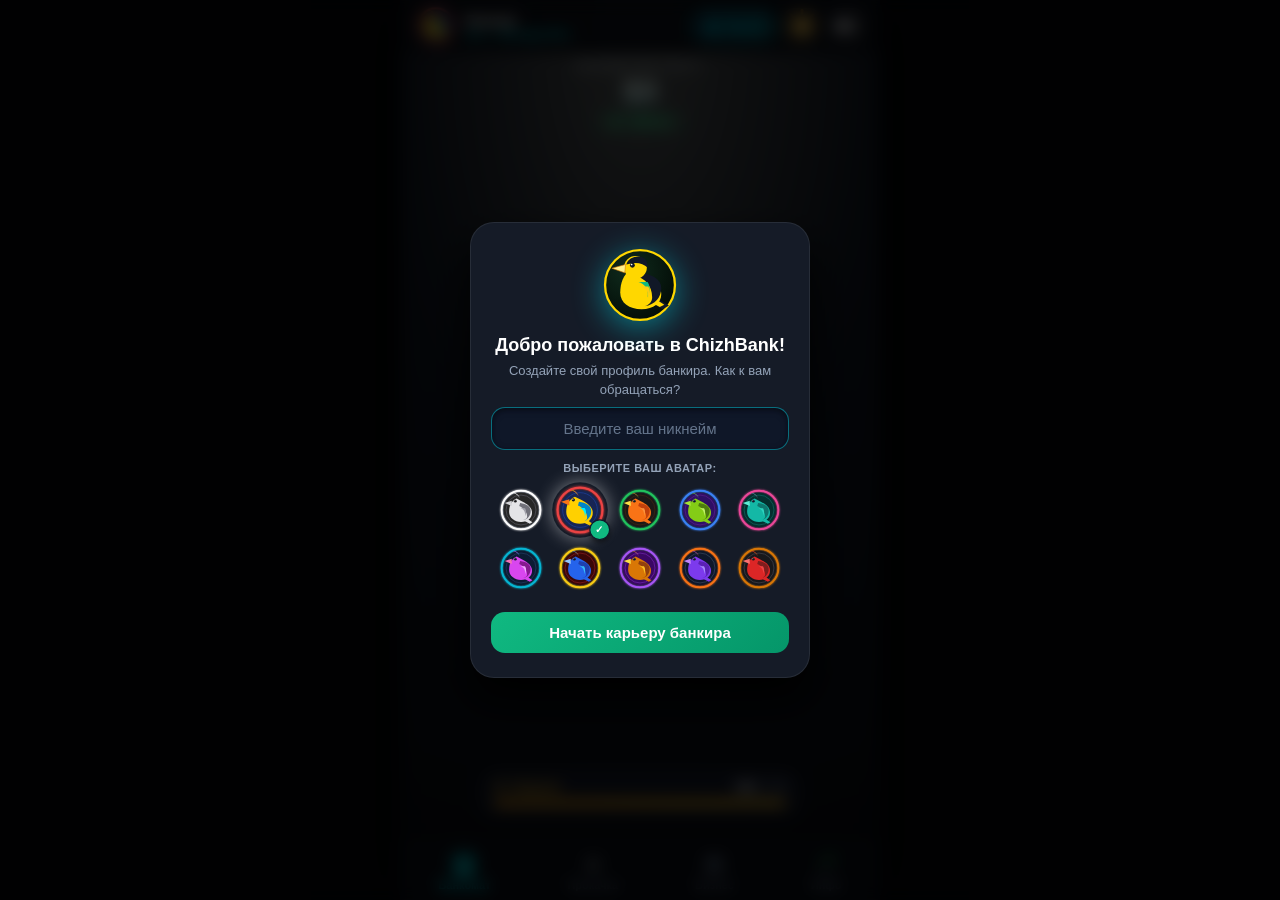
==== commit 347d55b7: "Add files via upload" ====
--- a/index.html
+++ b/index.html
@@ -13,7 +13,7 @@
     window.CHIZHBANK_CLOUD_URL = "https://chizhbank-api.alex-khudoley20064.workers.dev";
   </script>
   
-  <link rel="stylesheet" href="style.css?v=14">
+  <link rel="stylesheet" href="style.css?v=15">
 </head>
 <body>
   <!-- Контейнер эффектов поверх экрана (купюры, клики, конфетти) -->
@@ -190,14 +190,14 @@
         <div id="nickChangeSuccessMsg" class="nick-success-tag hidden">✓ Никнейм успешно сохранен!</div>
       </div>
 
-      <!-- КНОПКА ПОДЕЛИТЬСЯ УСПЕХОМ В TELEGRAM -->
+      <!-- КНОПКА ПОДЕЛИТЬСЯ РЕЗУЛЬТАТОМ В TELEGRAM -->
       <div style="margin-bottom: 12px;">
         <button id="shareResultBtn" class="btn-share-telegram">
-          <svg viewBox="0 0 24 24" width="18" height="18" fill="none" stroke="currentColor" stroke-width="2.2" stroke-linecap="round" stroke-linejoin="round">
-            <line x1="22" y1="2" x2="11" y2="13"/>
-            <polygon points="22 2 15 22 11 13 2 9 22 2" fill="currentColor"/>
+          <svg class="tg-paper-plane-svg" viewBox="0 0 24 24" width="22" height="22" fill="none" xmlns="http://www.w3.org/2000/svg">
+            <circle cx="12" cy="12" r="12" fill="#2AABEE"/>
+            <path d="M17.4 6.8L4.8 11.66C3.94 12.01 3.94 12.49 4.64 12.7L7.87 13.71L15.34 8.99C15.69 8.78 16.02 8.89 15.75 9.13L9.7 14.59L9.69 14.6L9.48 17.92C9.8 17.92 9.94 17.77 10.12 17.59L11.69 16.07L14.95 18.48C15.55 18.81 15.98 18.64 16.13 17.92L18.27 7.82C18.49 6.94 17.93 6.54 17.4 6.8Z" fill="white"/>
           </svg>
-          <span>Поделиться успехом (@lekkzhubBot)</span>
+          <span>Поделиться результатом</span>
         </button>
       </div>
 
@@ -392,16 +392,14 @@
           </div>
         </div>
       </div>
-        </div>
-      </div>
 
       <div class="reset-section" style="display: flex; gap: 10px; justify-content: center; flex-wrap: wrap;">
-        <button id="shareResultBottomBtn" class="btn-share-telegram" style="max-width: 250px;">
-          <svg viewBox="0 0 24 24" width="18" height="18" fill="none" stroke="currentColor" stroke-width="2.2" stroke-linecap="round" stroke-linejoin="round">
-            <line x1="22" y1="2" x2="11" y2="13"/>
-            <polygon points="22 2 15 22 11 13 2 9 22 2" fill="currentColor"/>
+        <button id="shareResultBottomBtn" class="btn-share-telegram" style="max-width: 260px;">
+          <svg class="tg-paper-plane-svg" viewBox="0 0 24 24" width="22" height="22" fill="none" xmlns="http://www.w3.org/2000/svg">
+            <circle cx="12" cy="12" r="12" fill="#2AABEE"/>
+            <path d="M17.4 6.8L4.8 11.66C3.94 12.01 3.94 12.49 4.64 12.7L7.87 13.71L15.34 8.99C15.69 8.78 16.02 8.89 15.75 9.13L9.7 14.59L9.69 14.6L9.48 17.92C9.8 17.92 9.94 17.77 10.12 17.59L11.69 16.07L14.95 18.48C15.55 18.81 15.98 18.64 16.13 17.92L18.27 7.82C18.49 6.94 17.93 6.54 17.4 6.8Z" fill="white"/>
           </svg>
-          <span>Поделиться успехом</span>
+          <span>Поделиться результатом</span>
         </button>
         <button id="resetDataBtn" class="btn-danger">Сбросить прогресс</button>
       </div>
@@ -503,8 +501,8 @@
     </nav>
   </div>
 
-  <script src="icons.js?v=14"></script>
-  <script src="atm-models.js?v=14"></script>
-  <script src="game.js?v=14"></script>
+  <script src="icons.js?v=15"></script>
+  <script src="atm-models.js?v=15"></script>
+  <script src="game.js?v=15"></script>
 </body>
 </html>
--- a/style.css
+++ b/style.css
@@ -3323,6 +3323,79 @@
   transition: transform 0.04s ease-out;
 }
 
+/* Баннер ошибки PIN-кода на экране банкомата (3 секунды) */
+.atm-pin-error-banner {
+  position: absolute;
+  top: 0;
+  left: 0;
+  width: 100%;
+  height: 100%;
+  display: flex;
+  align-items: center;
+  justify-content: center;
+  z-index: 50;
+  pointer-events: none;
+  background: rgba(15, 5, 10, 0.55);
+  backdrop-filter: blur(2px);
+  border-radius: 24px;
+  animation: errorFadeIn 0.2s ease-out forwards;
+}
+
+.atm-error-badge-pulse {
+  background: linear-gradient(135deg, rgba(220, 38, 38, 0.95), rgba(153, 27, 27, 0.98));
+  border: 2px solid #ef4444;
+  box-shadow: 0 0 25px rgba(239, 68, 68, 0.75), inset 0 0 15px rgba(255, 255, 255, 0.2);
+  border-radius: 16px;
+  padding: 14px 22px;
+  display: flex;
+  flex-direction: column;
+  align-items: center;
+  gap: 4px;
+  color: #fff;
+  animation: errorBadgePulse 0.6s ease-in-out infinite alternate;
+}
+
+.atm-error-badge-pulse .aeb-icon {
+  font-size: 24px;
+  line-height: 1;
+}
+
+.atm-error-badge-pulse .aeb-title {
+  font-size: 15px;
+  font-weight: 900;
+  letter-spacing: 1.5px;
+  color: #ffffff;
+  text-shadow: 0 2px 8px rgba(0, 0, 0, 0.6);
+}
+
+.atm-error-badge-pulse .aeb-desc {
+  font-size: 9.5px;
+  font-weight: 800;
+  color: #fca5a5;
+  letter-spacing: 1px;
+}
+
+@keyframes errorFadeIn {
+  from { opacity: 0; transform: scale(0.92); }
+  to { opacity: 1; transform: scale(1); }
+}
+
+@keyframes errorBadgePulse {
+  0% { transform: scale(0.97); box-shadow: 0 0 18px rgba(239, 68, 68, 0.6); }
+  100% { transform: scale(1.03); box-shadow: 0 0 32px rgba(239, 68, 68, 0.95); }
+}
+
+.atm-error-shake {
+  animation: atmShake 0.45s cubic-bezier(0.36, 0.07, 0.19, 0.97) both;
+}
+
+@keyframes atmShake {
+  10%, 90% { transform: translate3d(-2px, 0, 0); }
+  20%, 80% { transform: translate3d(3px, 0, 0); }
+  30%, 50%, 70% { transform: translate3d(-4px, 0, 0); }
+  40%, 60% { transform: translate3d(4px, 0, 0); }
+}
+
 /* ==========================================================================
    КЛАВИАТУРА И ФИЗИЧЕСКОЕ ПРОДАВЛИВАНИЕ КНОПОК PIN-ПАДА
    ========================================================================== */
@@ -3533,6 +3606,8 @@
    ========================================================================== */
 .flying-card-wrapper {
   position: fixed;
+  top: 0;
+  left: 0;
   width: 112px;
   height: 70px;
   cursor: pointer;
@@ -3540,25 +3615,17 @@
   border-radius: 9px !important;
   overflow: hidden !important;
   filter: drop-shadow(0 8px 20px rgba(0, 0, 0, 0.6));
-  transition: transform 0.2s ease-out;
-  animation: floatCardGentle 2.4s ease-in-out infinite alternate;
+  will-change: transform;
+  touch-action: manipulation;
+  user-select: none;
+  -webkit-user-select: none;
 }
 .flying-card-wrapper svg {
   width: 100%;
   height: 100%;
   display: block;
   border-radius: 9px;
-}
-.flying-card-wrapper:hover {
-  transform: scale(1.08) !important;
-}
-.flying-card-wrapper:active {
-  transform: scale(0.94) !important;
-}
-@keyframes floatCardGentle {
-  0% { transform: translateY(0) rotate(-2deg); }
-  50% { transform: translateY(-5px) rotate(1deg); }
-  100% { transform: translateY(-8px) rotate(3deg); }
+  pointer-events: none;
 }
 
 /* Всплывающее окно пойманной карты */
@@ -4238,33 +4305,37 @@
   height: 100% !important;
   aspect-ratio: 1 / 1 !important;
 }
-  height: 34px;
-  display: flex;
-  align-items: center;
-  justify-content: center;
-  flex-shrink: 0;
-}
 
 .btn-share-telegram {
   width: 100%;
-  padding: 12px 16px;
+  padding: 12px 18px;
   border-radius: 14px;
   background: linear-gradient(135deg, #0284c7 0%, #00f2fe 100%);
-  color: #ffffff;
-  font-size: 13.5px;
+  color: #060e18;
+  font-size: 14px;
   font-weight: 900;
   border: none;
   cursor: pointer;
   display: inline-flex;
   align-items: center;
   justify-content: center;
-  gap: 8px;
+  gap: 10px;
   box-shadow: 0 4px 15px rgba(0, 242, 254, 0.35);
-  transition: transform 0.15s ease, filter 0.15s ease;
+  transition: transform 0.12s ease, filter 0.12s ease, box-shadow 0.2s ease;
   user-select: none;
   -webkit-tap-highlight-color: transparent;
+}
+.btn-share-telegram:hover {
+  transform: translateY(-1px);
+  box-shadow: 0 6px 20px rgba(0, 242, 254, 0.5);
 }
 .btn-share-telegram:active {
   transform: scale(0.97);
   filter: brightness(1.15);
 }
+.btn-share-telegram .tg-paper-plane-svg {
+  width: 22px;
+  height: 22px;
+  flex-shrink: 0;
+  display: block;
+}
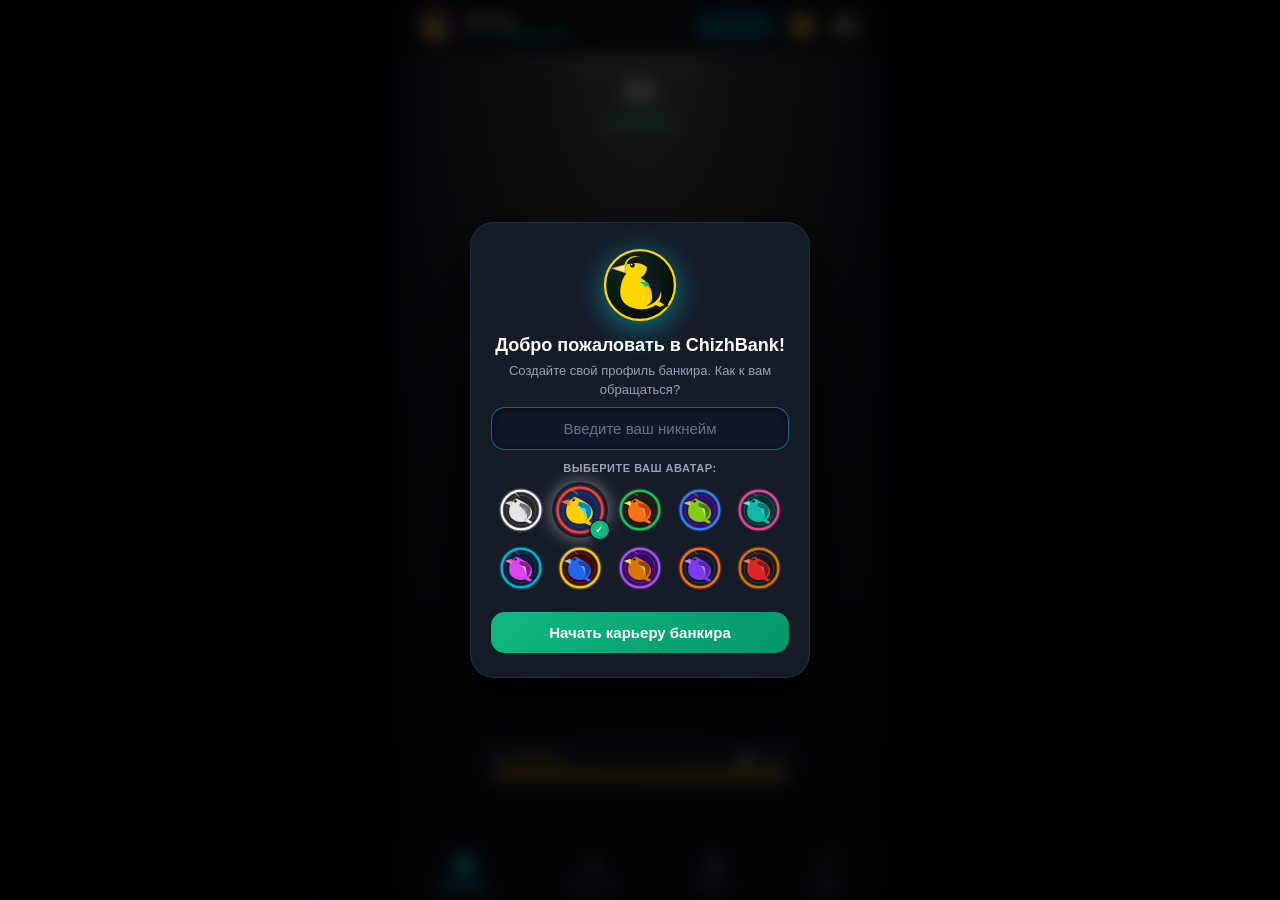
==== commit ddd1562e: "Add files via upload" ====
--- a/index.html
+++ b/index.html
@@ -13,7 +13,7 @@
     window.CHIZHBANK_CLOUD_URL = "https://chizhbank-api.alex-khudoley20064.workers.dev";
   </script>
   
-  <link rel="stylesheet" href="style.css?v=15">
+  <link rel="stylesheet" href="style.css?v=16">
 </head>
 <body>
   <!-- Контейнер эффектов поверх экрана (купюры, клики, конфетти) -->
@@ -501,8 +501,8 @@
     </nav>
   </div>
 
-  <script src="icons.js?v=15"></script>
-  <script src="atm-models.js?v=15"></script>
-  <script src="game.js?v=15"></script>
+  <script src="icons.js?v=16"></script>
+  <script src="atm-models.js?v=16"></script>
+  <script src="game.js?v=16"></script>
 </body>
 </html>
--- a/style.css
+++ b/style.css
@@ -199,14 +199,16 @@
    ==================================================== */
 .tab-content {
   display: none;
-  flex: 1;
-  overflow-y: auto;
-  padding: 8px 16px 80px 16px;
-  -webkit-overflow-scrolling: touch;
+  flex: 1 1 0px !important;
+  min-height: 0 !important;
+  overflow-y: auto !important;
+  padding: 8px 16px calc(76px + var(--safe-bottom) + 36px) 16px !important;
+  -webkit-overflow-scrolling: touch !important;
+  touch-action: pan-y !important;
 }
 .tab-content.active {
-  display: flex;
-  flex-direction: column;
+  display: flex !important;
+  flex-direction: column !important;
 }
 
 #mainScreen {
@@ -2265,6 +2267,8 @@
   display: flex;
   flex-direction: column;
   gap: 10px;
+  flex-shrink: 0 !important;
+  touch-action: pan-y !important;
 }
 
 .upgrade-card {
@@ -2277,6 +2281,8 @@
   padding: 12px 14px;
   backdrop-filter: blur(8px);
   transition: transform 0.1s;
+  flex-shrink: 0 !important;
+  touch-action: pan-y !important;
 }
 .upgrade-card:active { transform: scale(0.98); }
 
@@ -2322,6 +2328,7 @@
   min-width: 82px;
   box-shadow: 0 4px 12px rgba(0, 242, 254, 0.2);
   transition: opacity 0.2s, transform 0.1s;
+  touch-action: manipulation;
 }
 .card-buy-btn:disabled {
   background: #252e3e;
@@ -3928,10 +3935,16 @@
 /* ==========================================================================
    АККОРДЕОН (СВОРАЧИВАЕМЫЕ ВКЛАДКИ)
    ========================================================================== */
+#upgradesScreen,
+#businessScreen,
 #statsScreen {
   overflow-y: auto !important;
-  -webkit-overflow-scrolling: touch;
-}
+  -webkit-overflow-scrolling: touch !important;
+  min-height: 0 !important;
+  touch-action: pan-y !important;
+}
+#upgradesScreen > *,
+#businessScreen > *,
 #statsScreen > * {
   flex-shrink: 0 !important;
 }
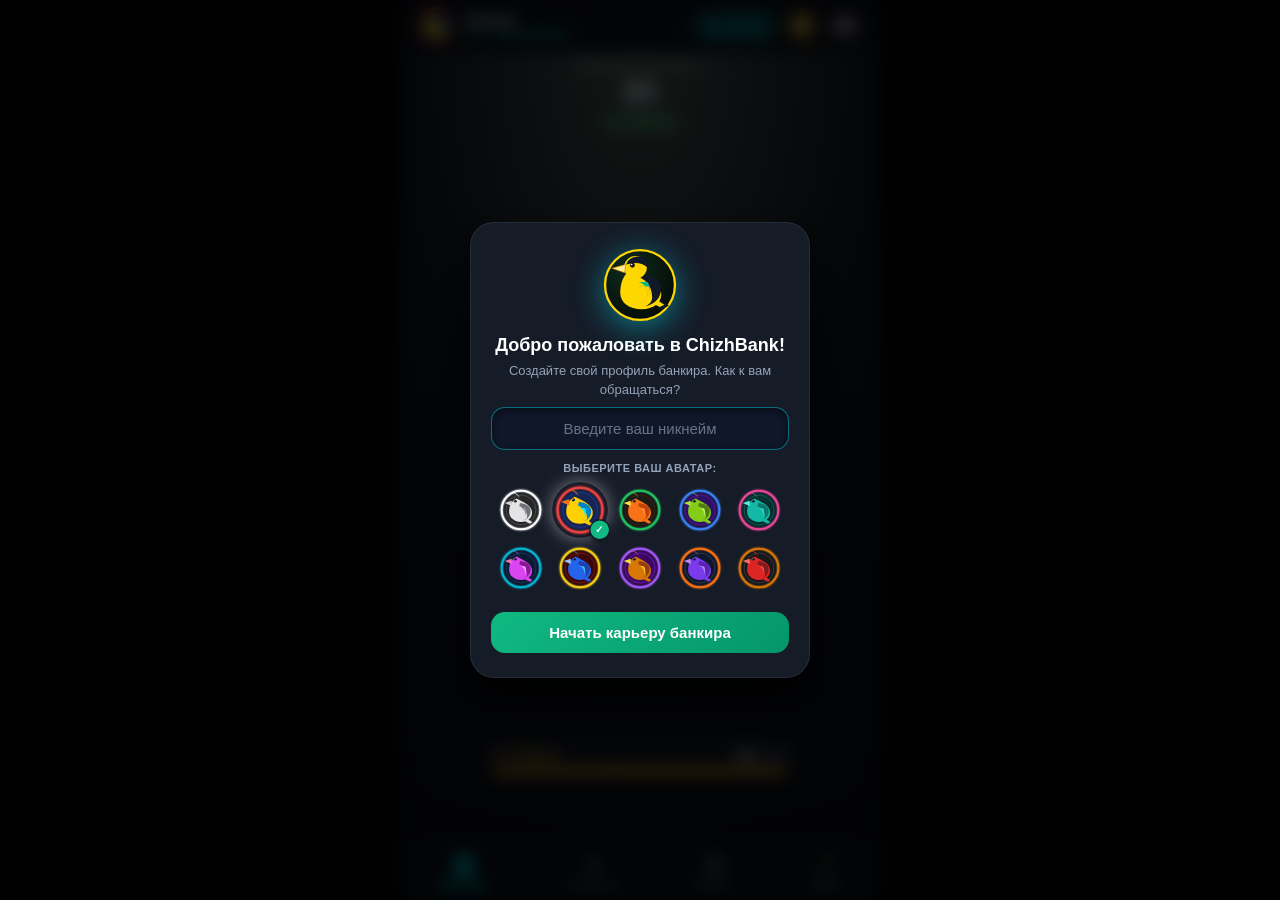
==== commit 09c17b34: "Add files via upload" ====
--- a/index.html
+++ b/index.html
@@ -13,7 +13,7 @@
     window.CHIZHBANK_CLOUD_URL = "https://chizhbank-api.alex-khudoley20064.workers.dev";
   </script>
   
-  <link rel="stylesheet" href="style.css?v=16">
+  <link rel="stylesheet" href="style.css?v=17">
 </head>
 <body>
   <!-- Контейнер эффектов поверх экрана (купюры, клики, конфетти) -->
@@ -501,8 +501,8 @@
     </nav>
   </div>
 
-  <script src="icons.js?v=16"></script>
-  <script src="atm-models.js?v=16"></script>
-  <script src="game.js?v=16"></script>
+  <script src="icons.js?v=17"></script>
+  <script src="atm-models.js?v=17"></script>
+  <script src="game.js?v=17"></script>
 </body>
 </html>
--- a/style.css
+++ b/style.css
@@ -55,6 +55,8 @@
   width: 100%;
   max-width: 480px;
   height: 100%;
+  height: 100dvh;
+  height: var(--tg-viewport-height, 100dvh);
   margin: 0 auto;
   background: var(--bg-gradient);
   position: relative;
@@ -201,8 +203,9 @@
   display: none;
   flex: 1 1 0px !important;
   min-height: 0 !important;
-  overflow-y: auto !important;
-  padding: 8px 16px calc(76px + var(--safe-bottom) + 36px) 16px !important;
+  overflow-y: scroll !important;
+  overscroll-behavior-y: contain;
+  padding: 8px 16px calc(76px + var(--safe-bottom) + 40px) 16px !important;
   -webkit-overflow-scrolling: touch !important;
   touch-action: pan-y !important;
 }
@@ -2280,11 +2283,12 @@
   border-radius: 16px;
   padding: 12px 14px;
   backdrop-filter: blur(8px);
-  transition: transform 0.1s;
   flex-shrink: 0 !important;
   touch-action: pan-y !important;
 }
-.upgrade-card:active { transform: scale(0.98); }
+.upgrade-card * {
+  touch-action: pan-y !important;
+}
 
 .card-left {
   display: flex;
@@ -3938,10 +3942,11 @@
 #upgradesScreen,
 #businessScreen,
 #statsScreen {
-  overflow-y: auto !important;
+  overflow-y: scroll !important;
   -webkit-overflow-scrolling: touch !important;
   min-height: 0 !important;
   touch-action: pan-y !important;
+  overscroll-behavior-y: contain;
 }
 #upgradesScreen > *,
 #businessScreen > *,
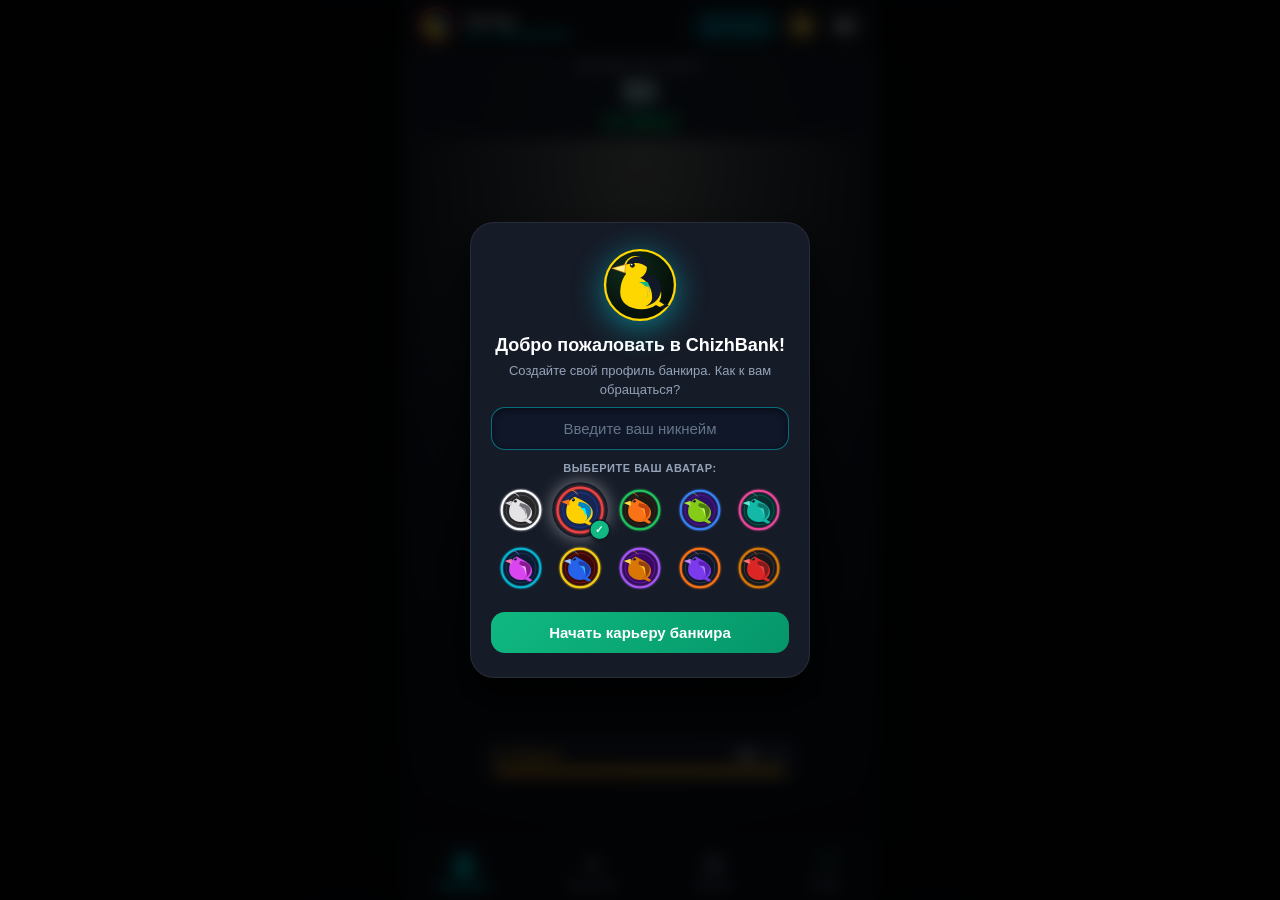
==== commit 6fcdbca0: "Add files via upload" ====
--- a/index.html
+++ b/index.html
@@ -13,7 +13,7 @@
     window.CHIZHBANK_CLOUD_URL = "https://chizhbank-api.alex-khudoley20064.workers.dev";
   </script>
   
-  <link rel="stylesheet" href="style.css?v=17">
+  <link rel="stylesheet" href="style.css?v=18">
 </head>
 <body>
   <!-- Контейнер эффектов поверх экрана (купюры, клики, конфетти) -->
@@ -108,9 +108,9 @@
       <div id="frenzyBanner" class="frenzy-banner hidden">
         <div class="frenzy-ticker-wrap">
           <div class="frenzy-ticker-track">
-            <span class="frenzy-chunk"><span class="frenzy-flash-slot"></span> СБОЙ БАНКОМАТА! ТАП x3 • БЕЗЛИМИТНАЯ ЭНЕРГИЯ! <span class="frenzy-flash-slot"></span></span>
-            <span class="frenzy-chunk"><span class="frenzy-flash-slot"></span> СБОЙ БАНКОМАТА! ТАП x3 • БЕЗЛИМИТНАЯ ЭНЕРГИЯ! <span class="frenzy-flash-slot"></span></span>
-            <span class="frenzy-chunk"><span class="frenzy-flash-slot"></span> СБОЙ БАНКОМАТА! ТАП x3 • БЕЗЛИМИТНАЯ ЭНЕРГИЯ! <span class="frenzy-flash-slot"></span></span>
+            <span class="frenzy-chunk"><span class="frenzy-flash-slot"></span> 🚨 БАНКОМАТ СЛОМАН! ТАП x3 • БЕЗЛИМИТНАЯ ЭНЕРГИЯ! 🚨 <span class="frenzy-flash-slot"></span></span>
+            <span class="frenzy-chunk"><span class="frenzy-flash-slot"></span> 🚨 БАНКОМАТ СЛОМАН! ТАП x3 • БЕЗЛИМИТНАЯ ЭНЕРГИЯ! 🚨 <span class="frenzy-flash-slot"></span></span>
+            <span class="frenzy-chunk"><span class="frenzy-flash-slot"></span> 🚨 БАНКОМАТ СЛОМАН! ТАП x3 • БЕЗЛИМИТНАЯ ЭНЕРГИЯ! 🚨 <span class="frenzy-flash-slot"></span></span>
           </div>
         </div>
       </div>
@@ -501,8 +501,8 @@
     </nav>
   </div>
 
-  <script src="icons.js?v=17"></script>
-  <script src="atm-models.js?v=17"></script>
-  <script src="game.js?v=17"></script>
+  <script src="icons.js?v=18"></script>
+  <script src="atm-models.js?v=18"></script>
+  <script src="game.js?v=18"></script>
 </body>
 </html>
--- a/style.css
+++ b/style.css
@@ -215,6 +215,7 @@
 }
 
 #mainScreen {
+  position: relative !important;
   justify-content: space-between;
   align-items: center;
   padding-bottom: 84px;
@@ -223,7 +224,7 @@
 
 .frenzy-banner {
   position: absolute;
-  top: 6px;
+  top: 8px;
   left: 10px;
   right: 10px;
   background: var(--frenzy-bg, linear-gradient(90deg, #047857 0%, #10b981 50%, #065f46 100%));
@@ -232,8 +233,9 @@
   border-radius: 12px;
   box-shadow: 0 8px 30px var(--frenzy-glow, rgba(0, 255, 136, 0.7)), inset 0 1px 0 rgba(255, 255, 255, 0.4);
   padding: 8px 12px;
-  z-index: 100;
+  z-index: 150;
   overflow: hidden;
+  pointer-events: none;
   animation: frenzySlideIn 0.35s cubic-bezier(0.175, 0.885, 0.32, 1.275) forwards;
 }
 
@@ -3942,7 +3944,7 @@
 #upgradesScreen,
 #businessScreen,
 #statsScreen {
-  overflow-y: scroll !important;
+  overflow-y: auto !important;
   -webkit-overflow-scrolling: touch !important;
   min-height: 0 !important;
   touch-action: pan-y !important;
@@ -3952,6 +3954,18 @@
 #businessScreen > *,
 #statsScreen > * {
   flex-shrink: 0 !important;
+}
+#statsScreen,
+#statsScreen *,
+.stats-card,
+.stats-card *:not(button):not(input),
+.career-rank-card,
+.career-rank-card *,
+.ipo-banner-card,
+.ipo-banner-card *:not(button),
+.accordion-card,
+.accordion-card *:not(button):not(input) {
+  touch-action: pan-y !important;
 }
 .accordion-card {
   margin-bottom: 12px;
@@ -3970,10 +3984,10 @@
   padding: 4px 0;
   width: 100%;
   pointer-events: auto;
-  transition: transform 0.1s ease;
+  transition: opacity 0.15s ease;
 }
 .accordion-header:active {
-  transform: scale(0.985);
+  opacity: 0.82;
 }
 .accordion-header-left {
   display: flex;
